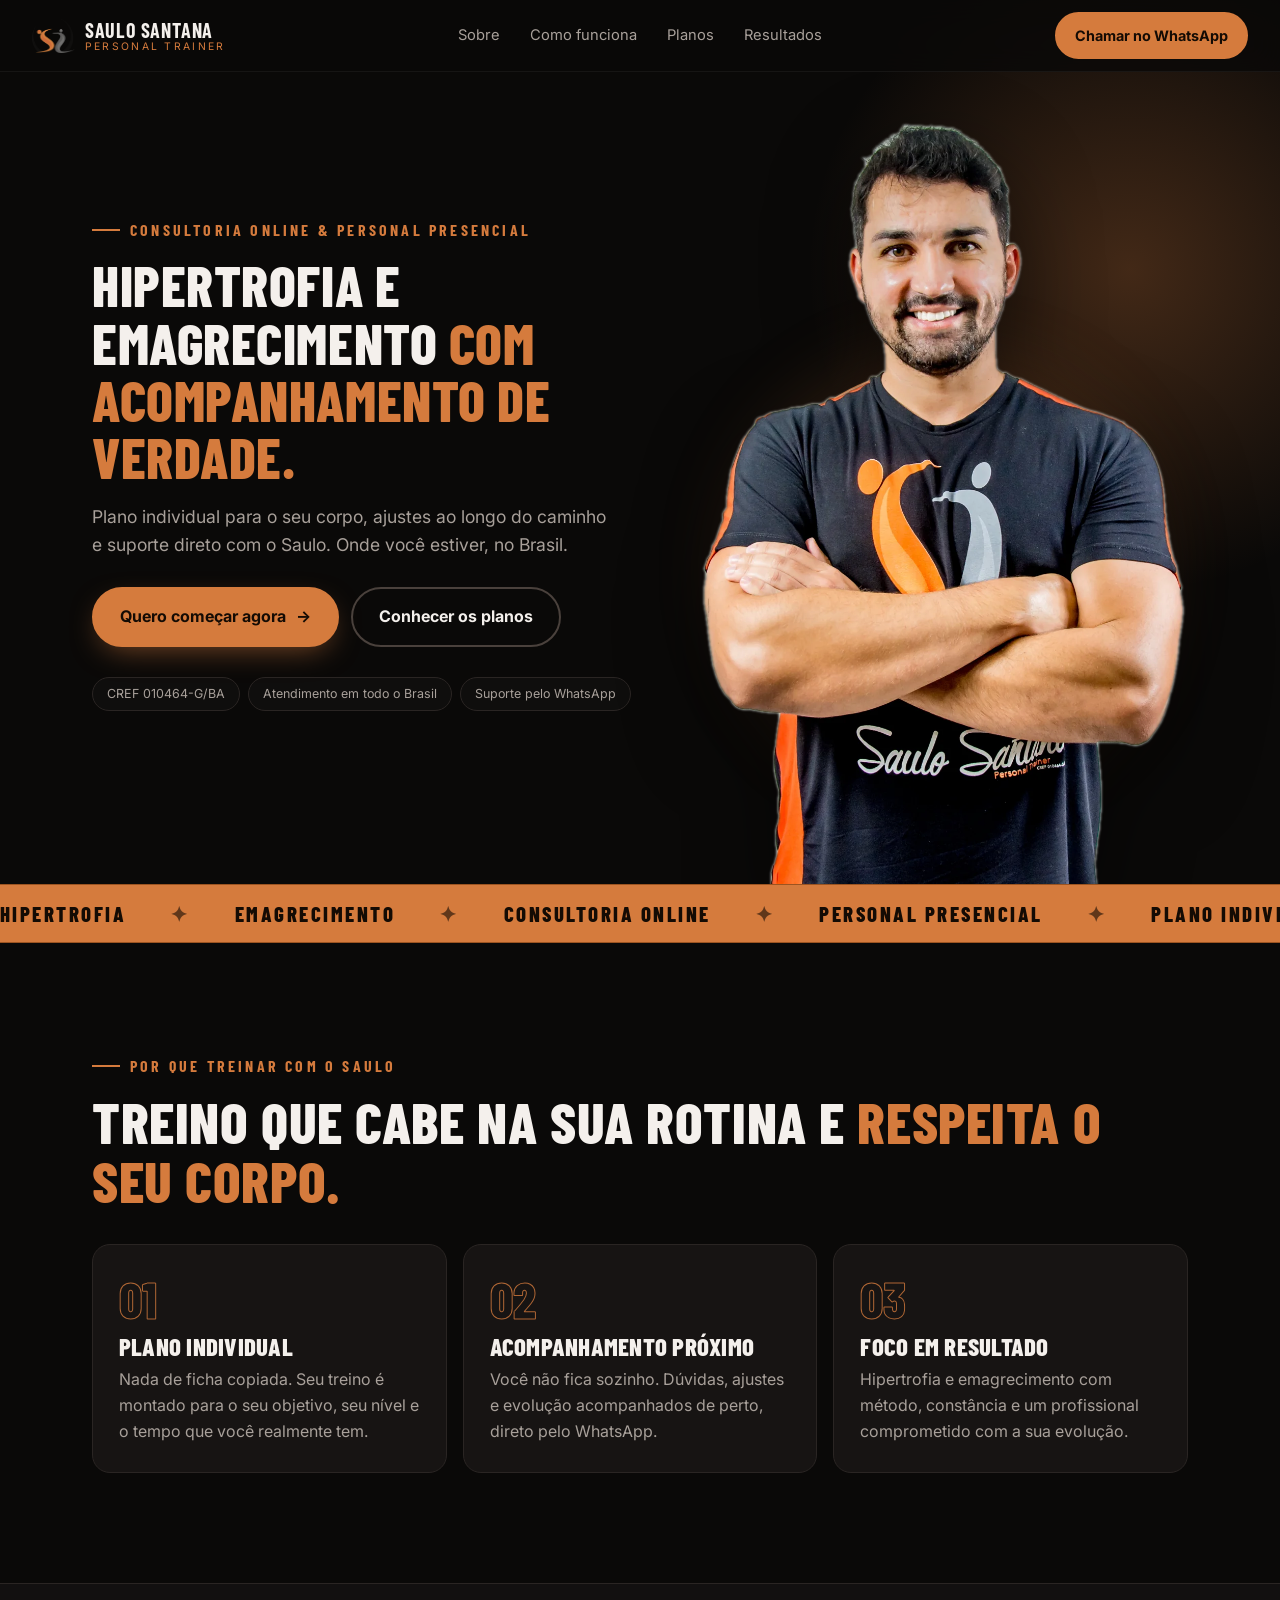
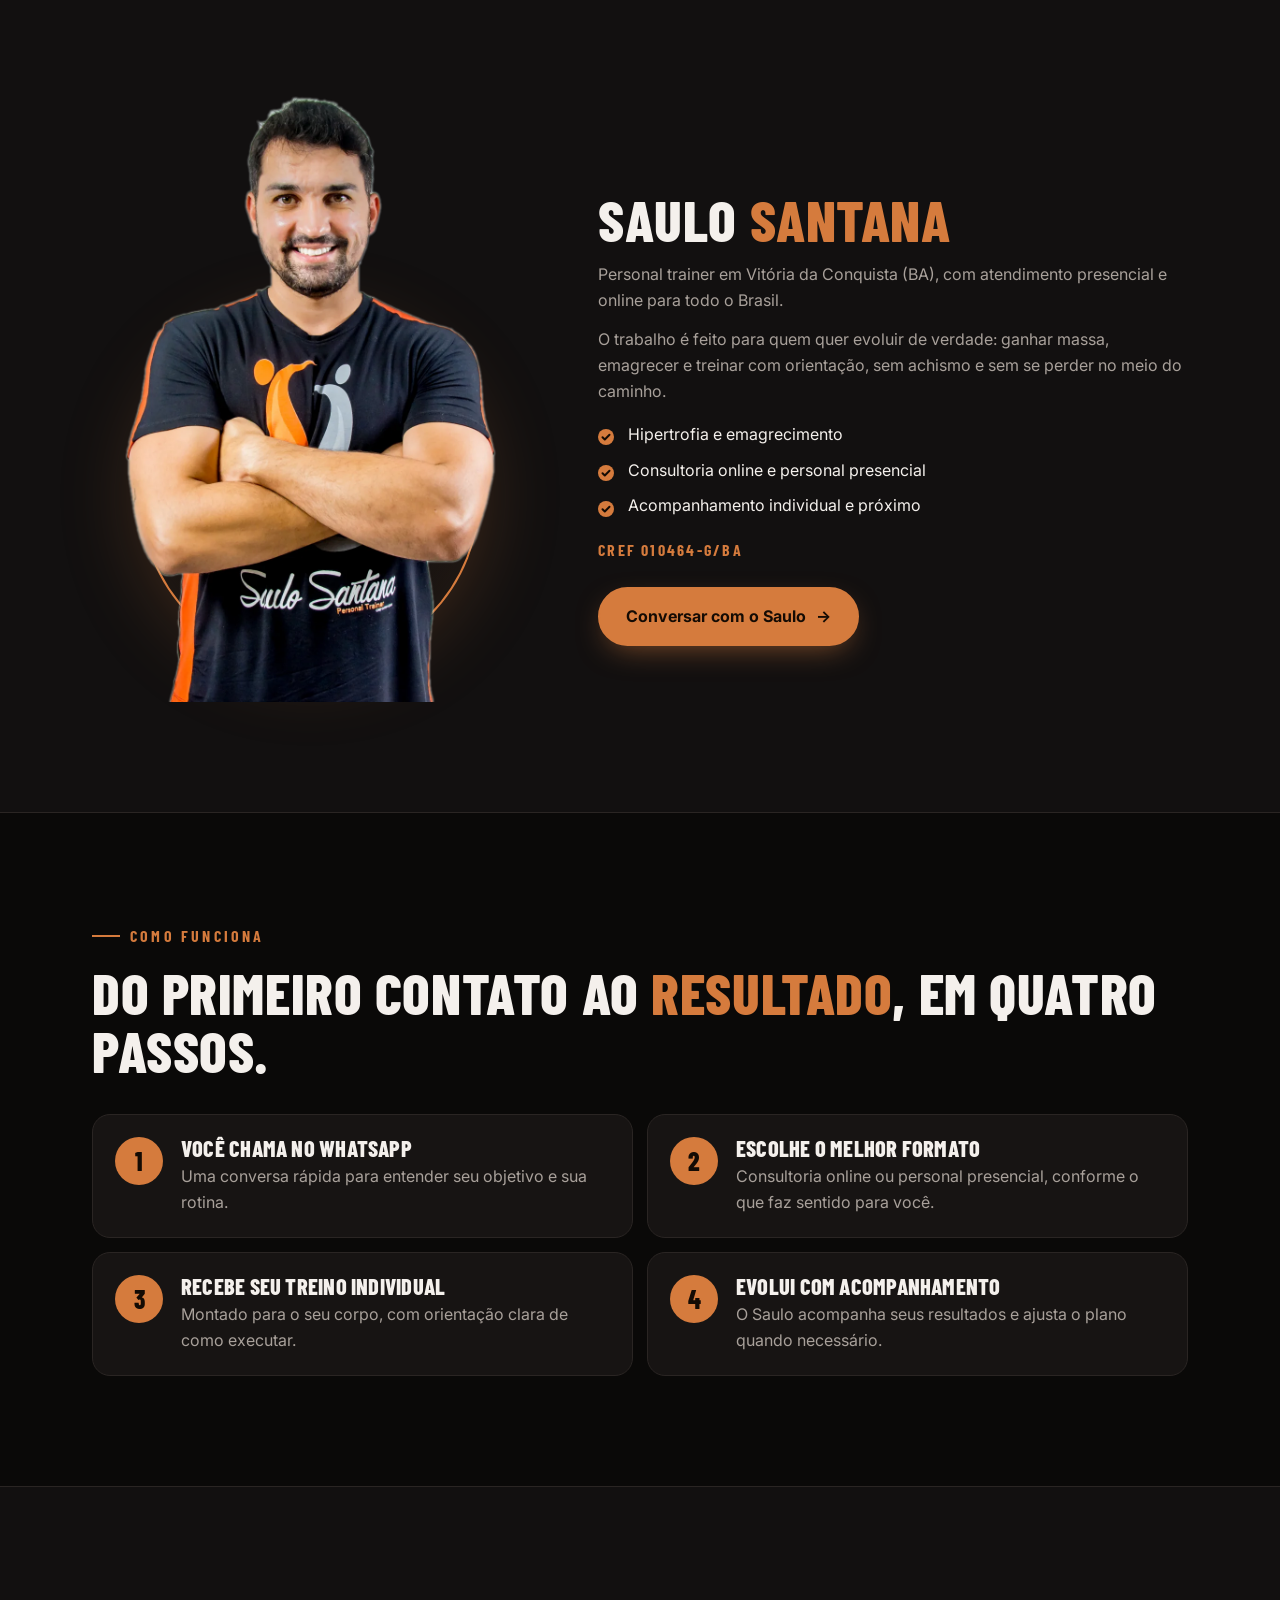
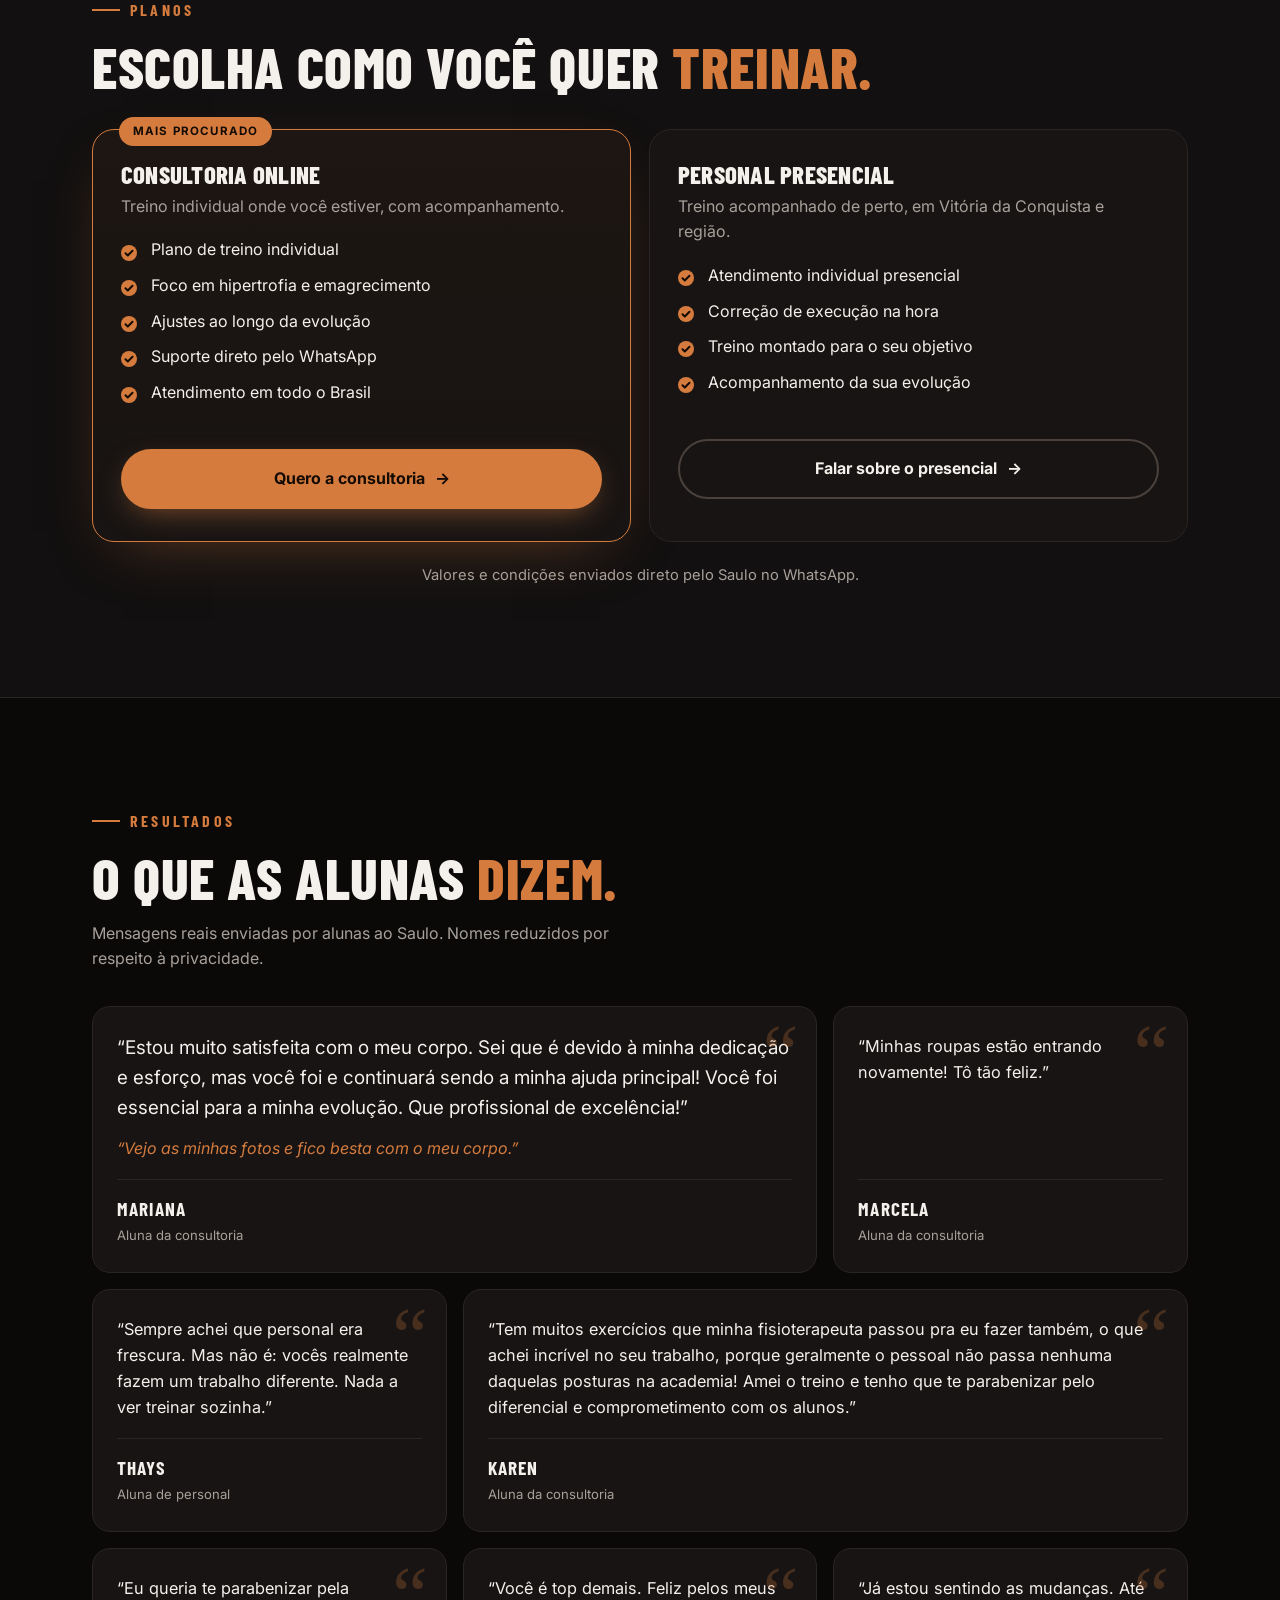
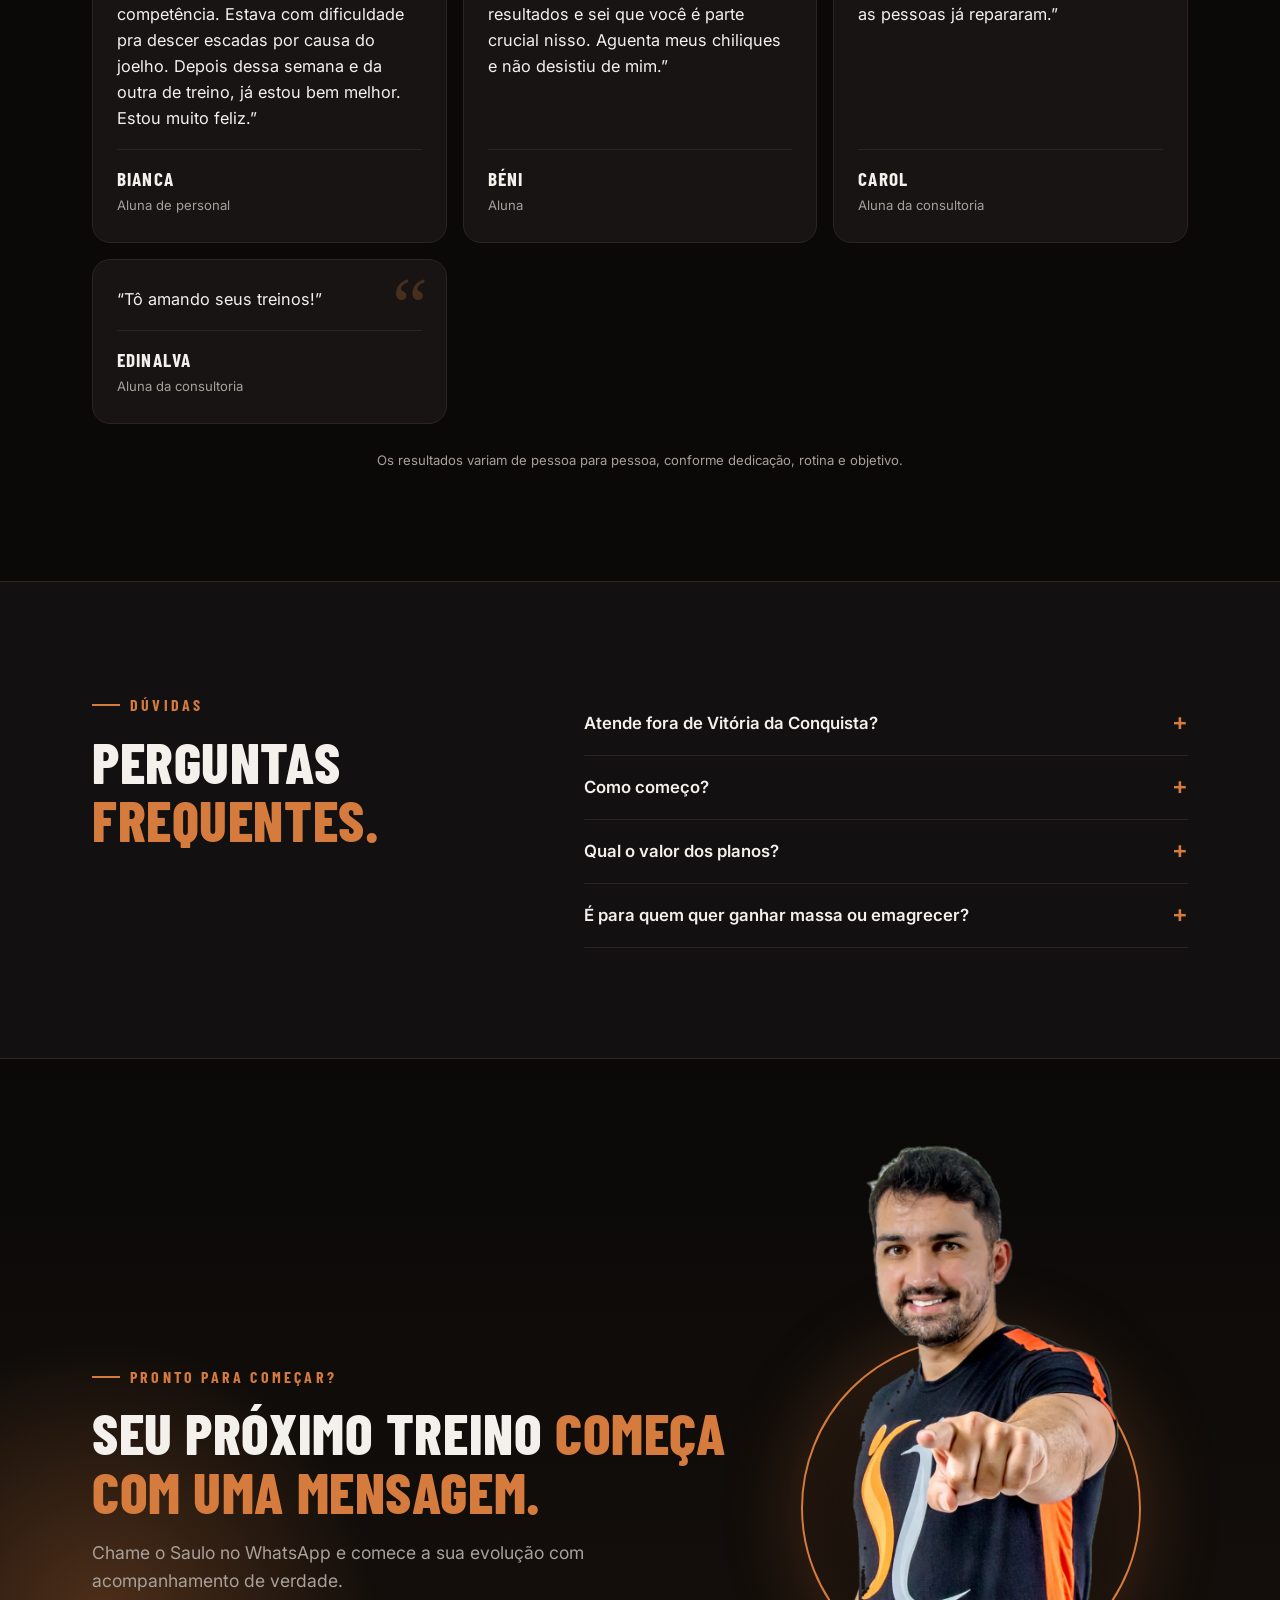
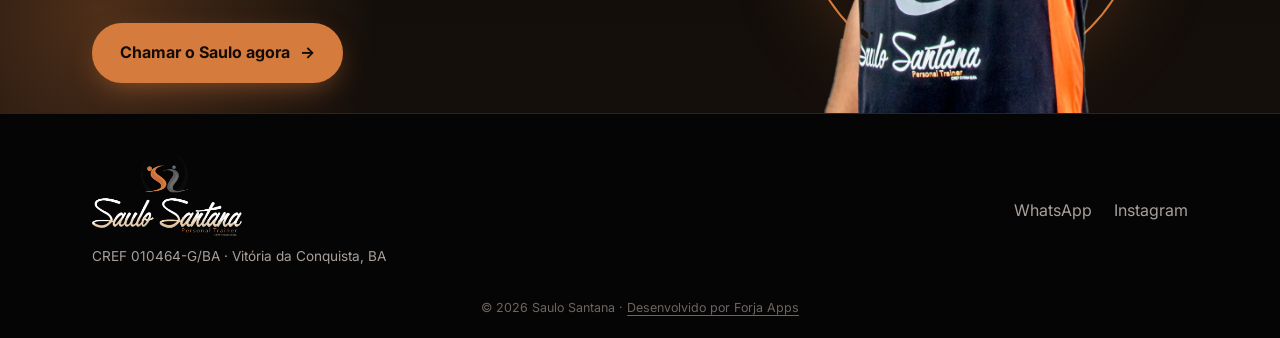
==== index.html @ 512038c8 "Landing page Saulo Santana Co-Authored-By: Claude Sonnet 5.5 <noreply@anthropic.com> Claude-Session:" ====
<!doctype html>
<html lang="pt-BR">
<head>
<meta charset="utf-8">
<meta name="viewport" content="width=device-width, initial-scale=1, viewport-fit=cover">
<title>Saulo Santana | Personal Trainer em Vitória da Conquista e Online</title>
<meta name="description" content="Consultoria online e personal presencial com Saulo Santana. Hipertrofia e emagrecimento com plano individual, ajustes e acompanhamento direto no WhatsApp.">
<meta name="theme-color" content="#0a0908">
<meta property="og:type" content="website">
<meta property="og:locale" content="pt_BR">
<meta property="og:title" content="Saulo Santana | Personal Trainer">
<meta property="og:description" content="Hipertrofia e emagrecimento com acompanhamento de verdade. Consultoria online e personal presencial.">
<meta property="og:image" content="https://saulo-santana-site.vercel.app/img/og.jpg">
<meta name="twitter:card" content="summary_large_image">
<link rel="icon" type="image/png" href="img/favicon.png">
<link rel="apple-touch-icon" href="img/apple-touch-icon.png">
<link rel="preconnect" href="https://fonts.googleapis.com">
<link rel="preconnect" href="https://fonts.gstatic.com" crossorigin>
<link href="https://fonts.googleapis.com/css2?family=Barlow+Condensed:wght@600;700;800&family=Inter:wght@400;500;600;700&display=swap" rel="stylesheet">
<link rel="stylesheet" href="css/style.css">
<script>document.documentElement.classList.add('js')</script>
<script type="application/ld+json">
{"@context":"https://schema.org","@type":"ProfessionalService","name":"Saulo Santana Personal Trainer","image":"img/og.jpg","description":"Consultoria online e personal presencial com foco em hipertrofia e emagrecimento.","address":{"@type":"PostalAddress","addressLocality":"Vitória da Conquista","addressRegion":"BA","addressCountry":"BR"},"sameAs":["https://www.instagram.com/saulosantanapersonal"]}
</script>
</head>
<body>

<header class="top" id="top">
  <a class="brand" href="#top" aria-label="Saulo Santana Personal Trainer, início">
    <img src="img/simbolo.png" alt="" width="46" height="37">
    <span><b>Saulo Santana</b><small>Personal Trainer</small></span>
  </a>
  <nav class="menu" aria-label="Principal">
    <a href="#sobre">Sobre</a>
    <a href="#como-funciona">Como funciona</a>
    <a href="#planos">Planos</a>
    <a href="#resultados">Resultados</a>
  </nav>
  <a class="btn btn--small" href="https://wa.me/5573981889991?text=Ol%C3%A1%2C%20Saulo!%20Vim%20pelo%20seu%20site%20e%20quero%20saber%20mais." target="_blank" rel="noopener">Chamar no WhatsApp</a>
</header>

<main>

<!-- HERO -->
<section class="hero">
  <div class="hero__glow" aria-hidden="true"></div>
  <div class="wrap hero__grid">
    <div class="hero__copy">
      <p class="eyebrow">Consultoria online &amp; personal presencial</p>
      <h1>Hipertrofia e emagrecimento <em>com acompanhamento de verdade.</em></h1>
      <p class="lead">Plano individual para o seu corpo, ajustes ao longo do caminho e suporte direto com o Saulo. Onde você estiver, no Brasil.</p>
      <div class="hero__cta">
        <a class="btn" href="https://wa.me/5573981889991?text=Ol%C3%A1%2C%20Saulo!%20Quero%20come%C3%A7ar%20meu%20treino%20com%20voc%C3%AA." target="_blank" rel="noopener">Quero começar agora <span aria-hidden="true">→</span></a>
        <a class="btn btn--ghost" href="#planos">Conhecer os planos</a>
      </div>
      <ul class="chips" aria-label="Destaques">
        <li>CREF 010464-G/BA</li>
        <li>Atendimento em todo o Brasil</li>
        <li>Suporte pelo WhatsApp</li>
      </ul>
    </div>
    <div class="hero__photo">
      <div class="ring" aria-hidden="true"></div>
      <img src="img/saulo-hero.webp" alt="Saulo Santana, personal trainer, de braços cruzados e sorrindo" width="960" height="1500" fetchpriority="high">
    </div>
  </div>
</section>

<div class="marquee" aria-hidden="true">
  <div class="marquee__track">
    <span>Hipertrofia</span><span>Emagrecimento</span><span>Consultoria online</span><span>Personal presencial</span><span>Plano individual</span>
    <span>Hipertrofia</span><span>Emagrecimento</span><span>Consultoria online</span><span>Personal presencial</span><span>Plano individual</span>
  </div>
</div>

<!-- PARA QUEM -->
<section class="section" id="para-quem">
  <div class="wrap">
    <p class="eyebrow reveal">Por que treinar com o Saulo</p>
    <h2 class="reveal">Treino que cabe na sua rotina e <em>respeita o seu corpo.</em></h2>
    <div class="cards3">
      <article class="card reveal">
        <span class="card__n">01</span>
        <h3>Plano individual</h3>
        <p>Nada de ficha copiada. Seu treino é montado para o seu objetivo, seu nível e o tempo que você realmente tem.</p>
      </article>
      <article class="card reveal">
        <span class="card__n">02</span>
        <h3>Acompanhamento próximo</h3>
        <p>Você não fica sozinho. Dúvidas, ajustes e evolução acompanhados de perto, direto pelo WhatsApp.</p>
      </article>
      <article class="card reveal">
        <span class="card__n">03</span>
        <h3>Foco em resultado</h3>
        <p>Hipertrofia e emagrecimento com método, constância e um profissional comprometido com a sua evolução.</p>
      </article>
    </div>
  </div>
</section>

<!-- SOBRE -->
<section class="section section--alt" id="sobre">
  <div class="wrap about">
    <div class="about__photo reveal">
      <div class="ring ring--small" aria-hidden="true"></div>
      <img src="img/saulo-sobre.webp" alt="Saulo Santana de braços cruzados" width="802" height="1300" >
    </div>
    <div class="about__copy">
      <p class="eyebrow reveal">Sobre</p>
      <h2 class="reveal">Saulo <em>Santana</em></h2>
      <p class="reveal">Personal trainer em Vitória da Conquista (BA), com atendimento presencial e online para todo o Brasil.</p>
      <p class="reveal">O trabalho é feito para quem quer evoluir de verdade: ganhar massa, emagrecer e treinar com orientação, sem achismo e sem se perder no meio do caminho.</p>
      <ul class="ticks reveal">
        <li>Hipertrofia e emagrecimento</li>
        <li>Consultoria online e personal presencial</li>
        <li>Acompanhamento individual e próximo</li>
      </ul>
      <p class="cref reveal">CREF 010464-G/BA</p>
      <a class="btn reveal" href="https://wa.me/5573981889991?text=Ol%C3%A1%2C%20Saulo!%20Vi%20seu%20site%20e%20quero%20conversar." target="_blank" rel="noopener">Conversar com o Saulo <span aria-hidden="true">→</span></a>
    </div>
  </div>
</section>

<!-- COMO FUNCIONA -->
<section class="section" id="como-funciona">
  <div class="wrap">
    <p class="eyebrow reveal">Como funciona</p>
    <h2 class="reveal">Do primeiro contato ao <em>resultado</em>, em quatro passos.</h2>
    <ol class="steps">
      <li class="reveal"><b>1</b><div><h3>Você chama no WhatsApp</h3><p>Uma conversa rápida para entender seu objetivo e sua rotina.</p></div></li>
      <li class="reveal"><b>2</b><div><h3>Escolhe o melhor formato</h3><p>Consultoria online ou personal presencial, conforme o que faz sentido para você.</p></div></li>
      <li class="reveal"><b>3</b><div><h3>Recebe seu treino individual</h3><p>Montado para o seu corpo, com orientação clara de como executar.</p></div></li>
      <li class="reveal"><b>4</b><div><h3>Evolui com acompanhamento</h3><p>O Saulo acompanha seus resultados e ajusta o plano quando necessário.</p></div></li>
    </ol>
  </div>
</section>

<!-- PLANOS -->
<section class="section section--alt" id="planos">
  <div class="wrap">
    <p class="eyebrow reveal">Planos</p>
    <h2 class="reveal">Escolha como você quer <em>treinar.</em></h2>
    <div class="plans">
      <article class="plan plan--main reveal">
        <span class="plan__tag">Mais procurado</span>
        <h3>Consultoria online</h3>
        <p class="plan__sub">Treino individual onde você estiver, com acompanhamento.</p>
        <ul class="ticks">
          <li>Plano de treino individual</li>
          <li>Foco em hipertrofia e emagrecimento</li>
          <li>Ajustes ao longo da evolução</li>
          <li>Suporte direto pelo WhatsApp</li>
          <li>Atendimento em todo o Brasil</li>
        </ul>
        <!-- PREÇO: preencher quando o Saulo confirmar os valores -->
        <a class="btn btn--block" href="https://wa.me/5573981889991?text=Ol%C3%A1%2C%20Saulo!%20Quero%20saber%20os%20valores%20da%20consultoria%20online." target="_blank" rel="noopener">Quero a consultoria <span aria-hidden="true">→</span></a>
      </article>
      <article class="plan reveal">
        <h3>Personal presencial</h3>
        <p class="plan__sub">Treino acompanhado de perto, em Vitória da Conquista e região.</p>
        <ul class="ticks">
          <li>Atendimento individual presencial</li>
          <li>Correção de execução na hora</li>
          <li>Treino montado para o seu objetivo</li>
          <li>Acompanhamento da sua evolução</li>
        </ul>
        <a class="btn btn--ghost btn--block" href="https://wa.me/5573981889991?text=Ol%C3%A1%2C%20Saulo!%20Quero%20saber%20sobre%20o%20personal%20presencial." target="_blank" rel="noopener">Falar sobre o presencial <span aria-hidden="true">→</span></a>
      </article>
    </div>
    <p class="plans__note reveal">Valores e condições enviados direto pelo Saulo no WhatsApp.</p>
  </div>
</section>

<!-- RESULTADOS -->
<section class="section" id="resultados">
  <div class="wrap">
    <p class="eyebrow reveal">Resultados</p>
    <h2 class="reveal">O que as alunas <em>dizem.</em></h2>
    <p class="sub reveal">Mensagens reais enviadas por alunas ao Saulo. Nomes reduzidos por respeito à privacidade.</p>
    <div class="quotes" role="list">
      <figure class="quote quote--big reveal" role="listitem">
        <blockquote>“Estou muito satisfeita com o meu corpo. Sei que é devido à minha dedicação e esforço, mas você foi e continuará sendo a minha ajuda principal! Você foi essencial para a minha evolução. Que profissional de excelência!”</blockquote>
        <p class="quote__more">“Vejo as minhas fotos e fico besta com o meu corpo.”</p>
        <figcaption><b>Mariana</b><span>Aluna da consultoria</span></figcaption>
      </figure>
      <figure class="quote reveal" role="listitem">
        <blockquote>“Minhas roupas estão entrando novamente! Tô tão feliz.”</blockquote>
        <figcaption><b>Marcela</b><span>Aluna da consultoria</span></figcaption>
      </figure>
      <figure class="quote reveal" role="listitem">
        <blockquote>“Sempre achei que personal era frescura. Mas não é: vocês realmente fazem um trabalho diferente. Nada a ver treinar sozinha.”</blockquote>
        <figcaption><b>Thays</b><span>Aluna de personal</span></figcaption>
      </figure>
      <figure class="quote quote--wide reveal" role="listitem">
        <blockquote>“Tem muitos exercícios que minha fisioterapeuta passou pra eu fazer também, o que achei incrível no seu trabalho, porque geralmente o pessoal não passa nenhuma daquelas posturas na academia! Amei o treino e tenho que te parabenizar pelo diferencial e comprometimento com os alunos.”</blockquote>
        <figcaption><b>Karen</b><span>Aluna da consultoria</span></figcaption>
      </figure>
      <figure class="quote reveal" role="listitem">
        <blockquote>“Eu queria te parabenizar pela competência. Estava com dificuldade pra descer escadas por causa do joelho. Depois dessa semana e da outra de treino, já estou bem melhor. Estou muito feliz.”</blockquote>
        <figcaption><b>Bianca</b><span>Aluna de personal</span></figcaption>
      </figure>
      <figure class="quote reveal" role="listitem">
        <blockquote>“Você é top demais. Feliz pelos meus resultados e sei que você é parte crucial nisso. Aguenta meus chiliques e não desistiu de mim.”</blockquote>
        <figcaption><b>Béni</b><span>Aluna</span></figcaption>
      </figure>
      <figure class="quote reveal" role="listitem">
        <blockquote>“Já estou sentindo as mudanças. Até as pessoas já repararam.”</blockquote>
        <figcaption><b>Carol</b><span>Aluna da consultoria</span></figcaption>
      </figure>
      <figure class="quote reveal" role="listitem">
        <blockquote>“Tô amando seus treinos!”</blockquote>
        <figcaption><b>Edinalva</b><span>Aluna da consultoria</span></figcaption>
      </figure>
    </div>
    <p class="disclaimer reveal">Os resultados variam de pessoa para pessoa, conforme dedicação, rotina e objetivo.</p>
  </div>
</section>

<!-- FAQ -->
<section class="section section--alt" id="duvidas">
  <div class="wrap faq">
    <div>
      <p class="eyebrow reveal">Dúvidas</p>
      <h2 class="reveal">Perguntas <em>frequentes.</em></h2>
    </div>
    <div class="faq__list">
      <details class="reveal"><summary>Atende fora de Vitória da Conquista?</summary><p>Sim. A consultoria é online e atende todo o Brasil. O personal presencial é em Vitória da Conquista e região.</p></details>
      <details class="reveal"><summary>Como começo?</summary><p>É só chamar o Saulo no WhatsApp. Ele entende o seu objetivo e sua rotina e indica o melhor formato para você.</p></details>
      <details class="reveal"><summary>Qual o valor dos planos?</summary><p>Os valores e condições são enviados direto pelo Saulo no WhatsApp, de acordo com o formato escolhido.</p></details>
      <details class="reveal"><summary>É para quem quer ganhar massa ou emagrecer?</summary><p>Para os dois. O trabalho é focado em hipertrofia e emagrecimento, com plano individual para cada objetivo.</p></details>
    </div>
  </div>
</section>

<!-- CTA FINAL -->
<section class="cta">
  <div class="cta__glow" aria-hidden="true"></div>
  <div class="wrap cta__grid">
    <div class="cta__copy">
      <p class="eyebrow">Pronto para começar?</p>
      <h2>Seu próximo treino <em>começa com uma mensagem.</em></h2>
      <p class="lead">Chame o Saulo no WhatsApp e comece a sua evolução com acompanhamento de verdade.</p>
      <a class="btn" href="https://wa.me/5573981889991?text=Ol%C3%A1%2C%20Saulo!%20Estou%20pronto%20para%20come%C3%A7ar." target="_blank" rel="noopener">Chamar o Saulo agora <span aria-hidden="true">→</span></a>
    </div>
    <div class="cta__photo">
      <div class="ring ring--small" aria-hidden="true"></div>
      <img src="img/saulo-aponta.webp" alt="Saulo Santana apontando para você" width="684" height="1300" >
    </div>
  </div>
</section>

</main>

<footer class="footer">
  <div class="wrap footer__grid">
    <div>
      <img class="footer__logo" src="img/logo.png" alt="Saulo Santana Personal Trainer" width="220" height="121">
      <p class="footer__small">CREF 010464-G/BA · Vitória da Conquista, BA</p>
    </div>
    <div class="footer__links">
      <a href="https://wa.me/5573981889991" target="_blank" rel="noopener">WhatsApp</a>
      <a href="https://www.instagram.com/saulosantanapersonal" target="_blank" rel="noopener">Instagram</a>
    </div>
  </div>
  <p class="footer__credit"><span>© 2026 Saulo Santana</span> · <a href="https://www.forjaapps.com.br" target="_blank" rel="noopener">Desenvolvido por Forja Apps</a></p>
</footer>

<a class="fab" id="fab" href="https://wa.me/5573981889991?text=Ol%C3%A1%2C%20Saulo!%20Vim%20pelo%20seu%20site." target="_blank" rel="noopener" aria-label="Chamar no WhatsApp">
  <svg viewBox="0 0 32 32" width="22" height="22" aria-hidden="true"><path fill="currentColor" d="M16 3C9.4 3 4 8.3 4 14.9c0 2.3.7 4.5 1.9 6.3L4 29l8-2.1c1.7.9 3.6 1.4 5.6 1.4 6.6 0 12-5.3 12-11.9S22.6 3 16 3zm0 21.6c-1.8 0-3.5-.5-5-1.4l-.4-.2-4.1 1.1 1.1-4-.3-.4a9.1 9.1 0 0 1-1.4-4.8C5.9 9.8 10.4 5.4 16 5.4s10.1 4.4 10.1 9.5-4.5 9.7-10.1 9.7zm5.5-7.3c-.3-.2-1.8-.9-2.1-1s-.5-.2-.7.2-.8 1-.9 1.2-.3.2-.6.1c-.3-.2-1.3-.5-2.4-1.5-.9-.8-1.5-1.8-1.7-2.1s0-.5.1-.6l.5-.5c.1-.2.2-.3.3-.5s0-.4 0-.5-.7-1.7-1-2.3c-.3-.6-.5-.5-.7-.5h-.6c-.2 0-.5.1-.8.4s-1 1-1 2.4 1 2.8 1.2 3 2 3.1 4.9 4.3c.7.3 1.2.5 1.6.6.7.2 1.3.2 1.8.1.5-.1 1.7-.7 1.9-1.4.2-.7.2-1.2.2-1.4s-.3-.2-.6-.4z"/></svg>
  <span>WhatsApp</span>
</a>

<script src="js/main.js" defer></script>
</body>
</html>
---- css/style.css ----
:root{
  --bg:#0a0908;--bg2:#121010;--card:#171413;--line:#2a2523;
  --tx:#f4f0ec;--mut:#a8a09a;
  --or:#d57b3d;--or2:#f0944f;--ordark:#9c5421;
  --r:18px;--wrap:1160px;
  --f-head:'Barlow Condensed','Arial Narrow',sans-serif;
  --f-body:'Inter',system-ui,-apple-system,sans-serif;
}
*{box-sizing:border-box;margin:0;padding:0}
html{scroll-behavior:smooth;scroll-padding-top:76px}
body{background:var(--bg);color:var(--tx);font-family:var(--f-body);font-size:16px;line-height:1.6;-webkit-font-smoothing:antialiased;overflow-x:hidden}
img{max-width:100%;height:auto;display:block}
a{color:inherit;text-decoration:none}
ul,ol{list-style:none}
.wrap{width:100%;max-width:var(--wrap);margin:0 auto;padding:0 20px}

h1,h2,h3{font-family:var(--f-head);font-weight:800;line-height:1.02;letter-spacing:.01em;text-transform:uppercase}
h1{font-size:clamp(2rem,7.2vw,3.5rem);overflow-wrap:break-word}
h2{font-size:clamp(2.1rem,6.5vw,3.6rem);margin-bottom:14px}
h3{font-size:1.55rem}
em{font-style:normal;color:var(--or)}
.eyebrow{font-family:var(--f-head);font-weight:700;font-size:1rem;letter-spacing:.2em;text-transform:uppercase;color:var(--or);margin-bottom:14px;display:flex;align-items:center;gap:10px}
.eyebrow::before{content:"";width:28px;height:2px;background:var(--or)}
.lead{color:var(--mut);font-size:1.1rem;max-width:520px;margin:18px 0 28px}
.sub{color:var(--mut);max-width:560px;margin-bottom:34px}

/* buttons */
.btn{display:inline-flex;align-items:center;justify-content:center;gap:10px;background:var(--or);color:#140b04;font-weight:700;font-size:1rem;padding:15px 26px;border-radius:999px;border:2px solid var(--or);transition:transform .2s,background .2s,box-shadow .2s;box-shadow:0 10px 30px -10px rgba(213,123,61,.6);cursor:pointer}
.btn:hover{background:var(--or2);border-color:var(--or2);transform:translateY(-2px)}
.btn--ghost{background:transparent;color:var(--tx);border-color:#4a413c;box-shadow:none}
.btn--ghost:hover{background:#1c1816;border-color:var(--or);color:var(--tx)}
.btn--small{padding:10px 18px;font-size:.9rem;box-shadow:none}
.btn--block{width:100%;margin-top:26px}

/* header */
.top{position:fixed;inset:0 0 auto 0;z-index:50;display:flex;align-items:center;justify-content:space-between;gap:16px;padding:10px 20px;background:rgba(10,9,8,.82);backdrop-filter:blur(14px);-webkit-backdrop-filter:blur(14px);border-bottom:1px solid rgba(255,255,255,.05)}
.brand{display:flex;align-items:center;gap:10px}
.brand img{width:auto;height:34px}
.brand span{display:none;flex-direction:column;line-height:1.1}
.brand b{font-family:var(--f-head);font-size:1.25rem;letter-spacing:.04em;text-transform:uppercase}
.brand small{font-size:.65rem;letter-spacing:.22em;color:var(--or);text-transform:uppercase}
.menu{display:none;gap:30px;font-size:.92rem;color:var(--mut)}
.menu a:hover{color:var(--tx)}
.top .btn--small{white-space:nowrap}

/* hero */
.hero{position:relative;padding:96px 0 0;overflow:hidden}
.hero__glow{position:absolute;width:700px;height:700px;right:-200px;top:-80px;background:radial-gradient(circle,rgba(213,123,61,.28),transparent 65%);pointer-events:none}
.hero__grid{display:grid;grid-template-columns:minmax(0,1fr);gap:10px;position:relative}
.hero__copy,.hero__photo{min-width:0}
.hero__copy{padding-top:24px}
.hero__cta{display:flex;flex-wrap:wrap;gap:12px}
.chips{display:flex;flex-wrap:wrap;gap:8px;margin-top:30px}
.chips li{font-size:.78rem;color:var(--mut);border:1px solid var(--line);border-radius:999px;padding:6px 14px;background:rgba(255,255,255,.02)}
.hero__photo{position:relative;display:flex;justify-content:center;align-items:flex-end;margin-top:10px}
.hero__photo img{position:relative;z-index:2;width:min(420px,88%);filter:drop-shadow(0 30px 40px rgba(0,0,0,.5))}
.ring{position:absolute;z-index:1;width:min(420px,84%);aspect-ratio:1;border-radius:50%;border:2px solid var(--or);bottom:14%;left:50%;transform:translateX(-50%);box-shadow:0 0 80px rgba(213,123,61,.25),inset 0 0 60px rgba(213,123,61,.12);background:radial-gradient(circle at 50% 40%,rgba(213,123,61,.18),transparent 70%)}
.ring--small{bottom:6%;width:min(340px,86%)}

/* marquee */
.marquee{overflow:hidden;background:var(--or);color:#140b04;border-block:1px solid var(--ordark)}
.marquee__track{display:flex;gap:44px;width:max-content;padding:12px 0;animation:mq 28s linear infinite;font-family:var(--f-head);font-weight:800;font-size:1.3rem;letter-spacing:.12em;text-transform:uppercase}
.marquee__track span::after{content:"✦";margin-left:44px;opacity:.6}
@keyframes mq{to{transform:translateX(-50%)}}

/* sections */
.section{padding:84px 0}
.section--alt{background:var(--bg2);border-block:1px solid var(--line)}
.cards3{display:grid;gap:16px;margin-top:34px}
.card{background:var(--card);border:1px solid var(--line);border-radius:var(--r);padding:28px 26px;position:relative;overflow:hidden;transition:border-color .25s,transform .25s}
.card:hover{border-color:var(--or);transform:translateY(-4px)}
.card__n{font-family:var(--f-head);font-weight:800;font-size:3.2rem;color:transparent;-webkit-text-stroke:1px var(--or);line-height:1;display:block;margin-bottom:10px;opacity:.8}
.card h3{margin-bottom:8px}
.card p{color:var(--mut)}

/* about */
.about{display:grid;gap:34px;align-items:center}
.about__photo{position:relative;display:flex;justify-content:center}
.about__photo img{position:relative;z-index:2;width:min(380px,86%)}
.about__copy p{color:var(--mut);margin-bottom:14px}
.ticks{margin:18px 0}
.ticks li{position:relative;padding-left:30px;margin-bottom:10px;color:var(--tx)}
.ticks li::before{content:"";position:absolute;left:0;top:.45em;width:16px;height:16px;border-radius:50%;background:var(--or) url("data:image/svg+xml,%3Csvg xmlns='http://www.w3.org/2000/svg' viewBox='0 0 16 16'%3E%3Cpath d='M4.5 8.2l2.3 2.3 4.7-4.8' fill='none' stroke='%23140b04' stroke-width='2' stroke-linecap='round' stroke-linejoin='round'/%3E%3C/svg%3E") center/contain no-repeat}
.cref{font-family:var(--f-head);font-weight:700;letter-spacing:.14em;color:var(--or)!important;margin:6px 0 24px!important}

/* steps */
.steps{display:grid;gap:14px;margin-top:34px;counter-reset:s}
.steps li{display:flex;gap:18px;align-items:flex-start;background:var(--card);border:1px solid var(--line);border-radius:var(--r);padding:22px}
.steps b{flex:none;width:48px;height:48px;border-radius:50%;background:var(--or);color:#140b04;display:grid;place-items:center;font-family:var(--f-head);font-size:1.6rem;font-weight:800}
.steps h3{font-size:1.4rem;margin-bottom:4px}
.steps p{color:var(--mut)}

/* plans */
.plans{display:grid;gap:18px;margin-top:34px}
.plan{position:relative;background:var(--card);border:1px solid var(--line);border-radius:22px;padding:32px 28px}
.plan--main{border-color:var(--or);background:linear-gradient(180deg,#1d1612,var(--card));box-shadow:0 20px 60px -30px rgba(213,123,61,.5)}
.plan__tag{position:absolute;top:-13px;left:26px;background:var(--or);color:#140b04;font-size:.72rem;font-weight:700;letter-spacing:.1em;text-transform:uppercase;padding:5px 14px;border-radius:999px}
.plan__sub{color:var(--mut);margin-top:6px}
.plans__note{margin-top:22px;text-align:center;color:var(--mut);font-size:.92rem}

/* quotes */
.quotes{display:grid;gap:16px}
.quote{background:var(--card);border:1px solid var(--line);border-radius:var(--r);padding:26px 24px;display:flex;flex-direction:column;justify-content:space-between;gap:18px;position:relative}
.quote::before{content:"“";position:absolute;top:6px;right:18px;font-family:Georgia,serif;font-size:5rem;line-height:1;color:var(--or);opacity:.25}
.quote blockquote{font-size:1.02rem;color:var(--tx)}
.quote--big blockquote{font-size:1.18rem}
.quote__more{color:var(--or);font-style:italic;margin-top:-6px}
.quote figcaption{display:flex;flex-direction:column;border-top:1px solid var(--line);padding-top:14px}
.quote figcaption b{font-family:var(--f-head);font-size:1.2rem;letter-spacing:.06em;text-transform:uppercase}
.quote figcaption span{font-size:.82rem;color:var(--mut)}
.disclaimer{margin-top:26px;font-size:.82rem;color:var(--mut);text-align:center}

/* faq */
.faq{display:grid;gap:26px}
.faq__list details{border-bottom:1px solid var(--line);padding:18px 0}
.faq__list summary{cursor:pointer;font-weight:600;font-size:1.05rem;list-style:none;display:flex;justify-content:space-between;gap:16px}
.faq__list summary::-webkit-details-marker{display:none}
.faq__list summary::after{content:"+";color:var(--or);font-size:1.5rem;line-height:1;transition:transform .2s}
.faq__list details[open] summary::after{transform:rotate(45deg)}
.faq__list p{color:var(--mut);margin-top:10px}

/* cta */
.cta{position:relative;padding:84px 0 0;overflow:hidden;background:linear-gradient(180deg,var(--bg),#150f0b)}
.cta__glow{position:absolute;width:600px;height:600px;left:-200px;bottom:-200px;background:radial-gradient(circle,rgba(213,123,61,.3),transparent 65%)}
.cta__grid{position:relative;display:grid;gap:10px;align-items:end}
.cta__copy{padding-bottom:30px}
.cta__photo{position:relative;display:flex;justify-content:center}
.cta__photo img{position:relative;z-index:2;width:min(300px,70%)}

/* footer */
.footer{background:#060505;border-top:1px solid var(--line);padding:40px 0 20px}
.footer__grid{display:flex;flex-wrap:wrap;gap:24px;justify-content:space-between;align-items:center}
.footer__logo{width:150px;height:auto;margin-bottom:10px}
.footer__small{color:var(--mut);font-size:.85rem}
.footer__links{display:flex;gap:22px;color:var(--mut)}
.footer__links a:hover{color:var(--or)}
.footer__credit{text-align:center;margin-top:30px;font-size:.78rem;color:#6d6560}
.footer__credit a{text-decoration:underline;text-underline-offset:3px}
.footer__credit a:hover{color:var(--or)}

/* fab */
.fab{position:fixed;right:16px;bottom:calc(16px + env(safe-area-inset-bottom));z-index:60;display:flex;align-items:center;gap:8px;background:#25d366;color:#04230f;font-weight:700;font-size:.92rem;padding:13px 18px;border-radius:999px;box-shadow:0 10px 30px -6px rgba(0,0,0,.6);opacity:0;transform:translateY(20px);pointer-events:none;transition:.3s}
.fab.on{opacity:1;transform:none;pointer-events:auto}

/* reveal */
.js .reveal{opacity:0;transform:translateY(24px);transition:opacity .7s ease,transform .7s ease}
.js .reveal.in{opacity:1;transform:none}

@media(min-width:520px){.brand span{display:flex}}
@media(min-width:760px){
  .wrap{padding:0 32px}
  .menu{display:flex}
  .top{padding:12px 32px}
  .cards3{grid-template-columns:repeat(3,1fr)}
  .steps{grid-template-columns:repeat(2,1fr)}
  .plans{grid-template-columns:repeat(2,1fr)}
  .quotes{grid-template-columns:repeat(2,1fr)}
  .quote--big,.quote--wide{grid-column:span 2}
  .faq{grid-template-columns:1fr 1.4fr;gap:60px}
  .cta__grid{grid-template-columns:1.2fr .8fr}
}
@media(min-width:980px){
  .hero{padding-top:110px}
  .hero__grid{grid-template-columns:minmax(0,1.1fr) minmax(0,.9fr);align-items:end;min-height:720px}
  .hero__copy{padding-bottom:90px;align-self:center}
  .hero__photo img{width:min(500px,100%)}
  .about{grid-template-columns:.85fr 1.15fr;gap:70px}
  .quotes{grid-template-columns:repeat(3,1fr)}
  .quote--big{grid-column:span 2}
  .quote--wide{grid-column:span 2}
  .section{padding:110px 0}
}
@media(prefers-reduced-motion:reduce){
  .marquee__track{animation:none}
  .js .reveal{opacity:1;transform:none;transition:none}
  html{scroll-behavior:auto}
}
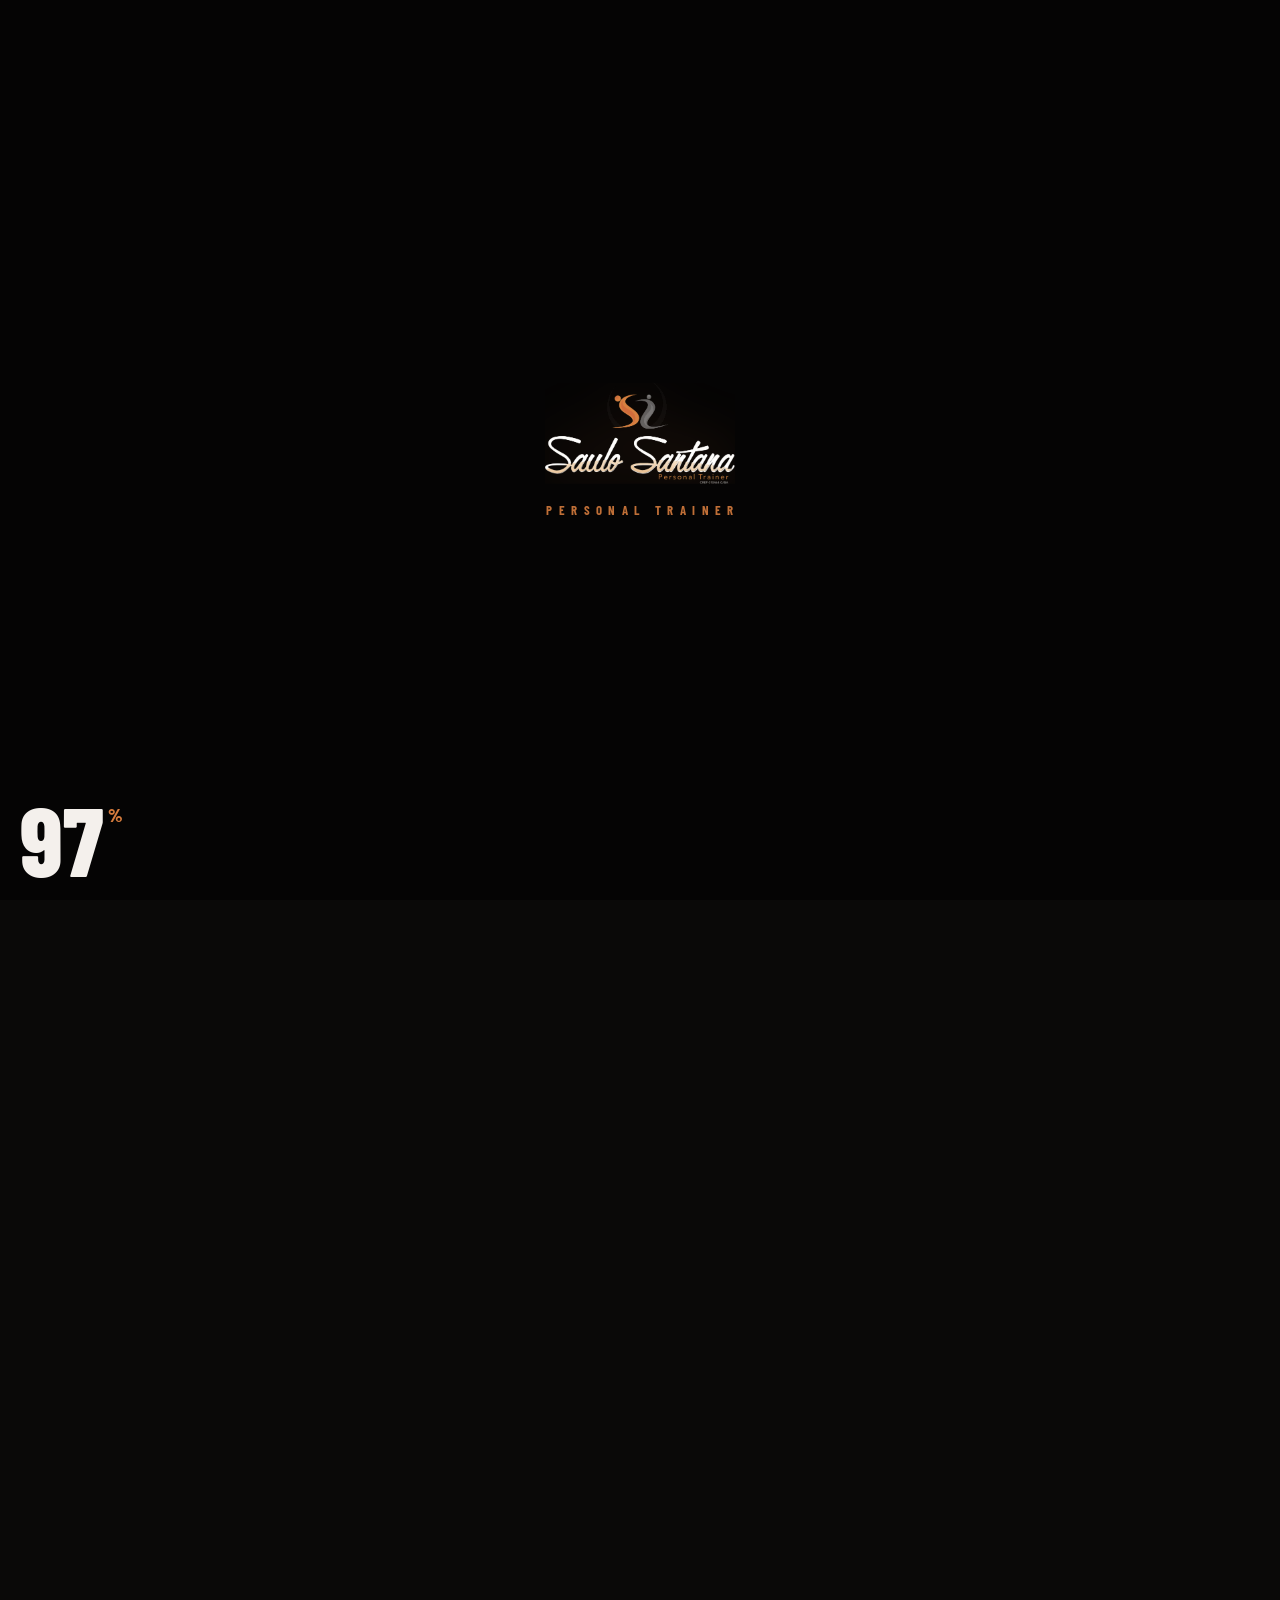
==== commit 5ed39bd9: "Hero com abertura animada, efeitos de scroll, planos e bio reais Co-Authored-By: Claude Sonnet 5.5 <" ====
--- a/index.html
+++ b/index.html
@@ -4,7 +4,7 @@
 <meta charset="utf-8">
 <meta name="viewport" content="width=device-width, initial-scale=1, viewport-fit=cover">
 <title>Saulo Santana | Personal Trainer em Vitória da Conquista e Online</title>
-<meta name="description" content="Consultoria online e personal presencial com Saulo Santana. Hipertrofia e emagrecimento com plano individual, ajustes e acompanhamento direto no WhatsApp.">
+<meta name="description" content="Consultoria online e personal presencial com Saulo Santana. Hipertrofia e emagrecimento com plano individual e acompanhamento direto no WhatsApp.">
 <meta name="theme-color" content="#0a0908">
 <meta property="og:type" content="website">
 <meta property="og:locale" content="pt_BR">
@@ -18,15 +18,26 @@
 <link rel="preconnect" href="https://fonts.gstatic.com" crossorigin>
 <link href="https://fonts.googleapis.com/css2?family=Barlow+Condensed:wght@600;700;800&family=Inter:wght@400;500;600;700&display=swap" rel="stylesheet">
 <link rel="stylesheet" href="css/style.css">
-<script>document.documentElement.classList.add('js')</script>
+<script>document.documentElement.classList.add('js','lock')</script>
 <script type="application/ld+json">
-{"@context":"https://schema.org","@type":"ProfessionalService","name":"Saulo Santana Personal Trainer","image":"img/og.jpg","description":"Consultoria online e personal presencial com foco em hipertrofia e emagrecimento.","address":{"@type":"PostalAddress","addressLocality":"Vitória da Conquista","addressRegion":"BA","addressCountry":"BR"},"sameAs":["https://www.instagram.com/saulosantanapersonal"]}
+{"@context":"https://schema.org","@type":"ProfessionalService","name":"Saulo Santana Personal Trainer","image":"https://saulo-santana-site.vercel.app/img/og.jpg","description":"Consultoria online e personal presencial com foco em hipertrofia e emagrecimento.","address":{"@type":"PostalAddress","addressLocality":"Vitória da Conquista","addressRegion":"BA","addressCountry":"BR"},"sameAs":["https://www.instagram.com/saulosantanapersonal"]}
 </script>
 </head>
 <body>
 
+<!-- ABERTURA -->
+<div class="intro" id="intro" aria-hidden="true">
+  <div class="intro__panel intro__panel--t"></div>
+  <div class="intro__panel intro__panel--b"></div>
+  <div class="intro__center">
+    <div class="intro__logo"><img src="img/logo.png" alt="" width="311" height="567"><i></i></div>
+    <p class="intro__tag">Personal Trainer</p>
+  </div>
+  <div class="intro__count"><span id="introN">0</span><small>%</small></div>
+</div>
+
 <header class="top" id="top">
-  <a class="brand" href="#top" aria-label="Saulo Santana Personal Trainer, início">
+  <a class="brand" href="#inicio" aria-label="Saulo Santana Personal Trainer, início">
     <img src="img/simbolo.png" alt="" width="46" height="37">
     <span><b>Saulo Santana</b><small>Personal Trainer</small></span>
   </a>
@@ -36,86 +47,84 @@
     <a href="#planos">Planos</a>
     <a href="#resultados">Resultados</a>
   </nav>
-  <a class="btn btn--small" href="https://wa.me/5573981889991?text=Ol%C3%A1%2C%20Saulo!%20Vim%20pelo%20seu%20site%20e%20quero%20saber%20mais." target="_blank" rel="noopener">Chamar no WhatsApp</a>
+  <a class="btn btn--small" href="https://wa.me/5573981889991?text=Ol%C3%A1%2C%20Saulo!%20Vim%20pelo%20seu%20site%20e%20quero%20saber%20mais." target="_blank" rel="noopener">WhatsApp</a>
 </header>
 
 <main>
 
 <!-- HERO -->
-<section class="hero">
-  <div class="hero__glow" aria-hidden="true"></div>
-  <div class="wrap hero__grid">
-    <div class="hero__copy">
-      <p class="eyebrow">Consultoria online &amp; personal presencial</p>
-      <h1>Hipertrofia e emagrecimento <em>com acompanhamento de verdade.</em></h1>
-      <p class="lead">Plano individual para o seu corpo, ajustes ao longo do caminho e suporte direto com o Saulo. Onde você estiver, no Brasil.</p>
-      <div class="hero__cta">
-        <a class="btn" href="https://wa.me/5573981889991?text=Ol%C3%A1%2C%20Saulo!%20Quero%20come%C3%A7ar%20meu%20treino%20com%20voc%C3%AA." target="_blank" rel="noopener">Quero começar agora <span aria-hidden="true">→</span></a>
-        <a class="btn btn--ghost" href="#planos">Conhecer os planos</a>
-      </div>
-      <ul class="chips" aria-label="Destaques">
-        <li>CREF 010464-G/BA</li>
-        <li>Atendimento em todo o Brasil</li>
-        <li>Suporte pelo WhatsApp</li>
-      </ul>
-    </div>
-    <div class="hero__photo">
-      <div class="ring" aria-hidden="true"></div>
-      <img src="img/saulo-hero.webp" alt="Saulo Santana, personal trainer, de braços cruzados e sorrindo" width="960" height="1500" fetchpriority="high">
-    </div>
-  </div>
-</section>
-
-<div class="marquee" aria-hidden="true">
-  <div class="marquee__track">
-    <span>Hipertrofia</span><span>Emagrecimento</span><span>Consultoria online</span><span>Personal presencial</span><span>Plano individual</span>
-    <span>Hipertrofia</span><span>Emagrecimento</span><span>Consultoria online</span><span>Personal presencial</span><span>Plano individual</span>
-  </div>
-</div>
-
-<!-- PARA QUEM -->
+<section class="hero" id="inicio">
+  <div class="hero__bg" aria-hidden="true">
+    <span class="hero__word hero__word--1" data-speed="-.12">SAULO</span>
+    <span class="hero__word hero__word--2" data-speed="-.2">SANTANA</span>
+    <div class="hero__glow"></div>
+  </div>
+  <div class="hero__photo" data-speed=".06">
+    <img src="img/saulo-hero.webp" alt="Saulo Santana, personal trainer, de braços cruzados e sorrindo" width="960" height="1500" fetchpriority="high">
+  </div>
+  <div class="hero__fade" aria-hidden="true"></div>
+  <div class="hero__ui">
+    <p class="hero__tag"><span class="rise"><i></i>Personal trainer · CREF 010464-G/BA</span></p>
+    <h1 class="hero__title"><span class="rise">Hipertrofia</span><span class="rise">&amp; emagrecimento.</span></h1>
+    <div class="hero__row rise">
+      <a class="btn" href="https://wa.me/5573981889991?text=Ol%C3%A1%2C%20Saulo!%20Quero%20come%C3%A7ar%20meu%20treino%20com%20voc%C3%AA." target="_blank" rel="noopener">Quero começar <span aria-hidden="true">→</span></a>
+      <a class="scrollcue" href="#manifesto" aria-label="Rolar para baixo"><span>Role</span><i></i></a>
+    </div>
+  </div>
+</section>
+
+<!-- MANIFESTO -->
+<section class="manifesto" id="manifesto">
+  <div class="wrap">
+    <p class="eyebrow reveal">Método</p>
+    <p class="manifesto__text" id="manifestoText">Treino individual, feito para o seu corpo e a sua rotina. Acompanhamento de perto, do primeiro dia ao resultado. Sem ficha copiada, sem achismo e sem ficar sozinho no caminho.</p>
+  </div>
+</section>
+
+<div class="giant" aria-hidden="true"><div class="giant__track" id="giant"><span>Treine</span><span class="o">Evolua</span><span>Conquiste</span><span class="o">Treine</span><span>Evolua</span><span class="o">Conquiste</span></div></div>
+
+<!-- DIFERENCIAIS (cards empilhados) -->
 <section class="section" id="para-quem">
   <div class="wrap">
     <p class="eyebrow reveal">Por que treinar com o Saulo</p>
-    <h2 class="reveal">Treino que cabe na sua rotina e <em>respeita o seu corpo.</em></h2>
-    <div class="cards3">
-      <article class="card reveal">
-        <span class="card__n">01</span>
+    <h2 class="reveal">Três pilares. <em>Um objetivo: o seu.</em></h2>
+    <div class="stack">
+      <article class="scard" style="--i:0">
+        <span class="scard__n">01</span>
         <h3>Plano individual</h3>
-        <p>Nada de ficha copiada. Seu treino é montado para o seu objetivo, seu nível e o tempo que você realmente tem.</p>
-      </article>
-      <article class="card reveal">
-        <span class="card__n">02</span>
+        <p>Seu treino montado para o seu objetivo, seu nível e o tempo que você realmente tem.</p>
+      </article>
+      <article class="scard" style="--i:1">
+        <span class="scard__n">02</span>
         <h3>Acompanhamento próximo</h3>
-        <p>Você não fica sozinho. Dúvidas, ajustes e evolução acompanhados de perto, direto pelo WhatsApp.</p>
-      </article>
-      <article class="card reveal">
-        <span class="card__n">03</span>
+        <p>Dúvidas, ajustes e evolução acompanhados de perto, direto pelo WhatsApp.</p>
+      </article>
+      <article class="scard" style="--i:2">
+        <span class="scard__n">03</span>
         <h3>Foco em resultado</h3>
-        <p>Hipertrofia e emagrecimento com método, constância e um profissional comprometido com a sua evolução.</p>
+        <p>Hipertrofia e emagrecimento com método, constância e um profissional comprometido.</p>
       </article>
     </div>
   </div>
 </section>
 
 <!-- SOBRE -->
-<section class="section section--alt" id="sobre">
-  <div class="wrap about">
-    <div class="about__photo reveal">
-      <div class="ring ring--small" aria-hidden="true"></div>
-      <img src="img/saulo-sobre.webp" alt="Saulo Santana de braços cruzados" width="802" height="1300" >
+<section class="about" id="sobre">
+  <div class="wrap about__grid">
+    <div class="about__photo">
+      <div class="about__frame" id="aboutFrame"><img src="img/saulo-sobre.webp" alt="Saulo Santana de braços cruzados" width="802" height="1300" data-par=".08"></div>
+      <span class="about__badge reveal">CREF<br>010464-G/BA</span>
     </div>
     <div class="about__copy">
       <p class="eyebrow reveal">Sobre</p>
       <h2 class="reveal">Saulo <em>Santana</em></h2>
-      <p class="reveal">Personal trainer em Vitória da Conquista (BA), com atendimento presencial e online para todo o Brasil.</p>
-      <p class="reveal">O trabalho é feito para quem quer evoluir de verdade: ganhar massa, emagrecer e treinar com orientação, sem achismo e sem se perder no meio do caminho.</p>
+      <p class="reveal">Profissional de Educação Física formado em 2014 pela UNIFTC de Vitória da Conquista (BA), com experiência na área há quase 15 anos.</p>
+      <p class="reveal">Especialista em Hipertrofia e Emagrecimento e pós-graduado em Bases Fisiológicas do Treinamento Personalizado e Nutrição Esportiva pelo Instituto Valorize, uma das mais respeitadas faculdades de pós-graduação do Brasil.</p>
       <ul class="ticks reveal">
-        <li>Hipertrofia e emagrecimento</li>
+        <li>Quase 15 anos de experiência</li>
+        <li>Especialista em hipertrofia e emagrecimento</li>
         <li>Consultoria online e personal presencial</li>
-        <li>Acompanhamento individual e próximo</li>
       </ul>
-      <p class="cref reveal">CREF 010464-G/BA</p>
       <a class="btn reveal" href="https://wa.me/5573981889991?text=Ol%C3%A1%2C%20Saulo!%20Vi%20seu%20site%20e%20quero%20conversar." target="_blank" rel="noopener">Conversar com o Saulo <span aria-hidden="true">→</span></a>
     </div>
   </div>
@@ -125,12 +134,13 @@
 <section class="section" id="como-funciona">
   <div class="wrap">
     <p class="eyebrow reveal">Como funciona</p>
-    <h2 class="reveal">Do primeiro contato ao <em>resultado</em>, em quatro passos.</h2>
-    <ol class="steps">
+    <h2 class="reveal">Do primeiro contato ao <em>resultado.</em></h2>
+    <ol class="steps" id="steps">
+      <span class="steps__line" aria-hidden="true"><i id="stepsFill"></i></span>
       <li class="reveal"><b>1</b><div><h3>Você chama no WhatsApp</h3><p>Uma conversa rápida para entender seu objetivo e sua rotina.</p></div></li>
-      <li class="reveal"><b>2</b><div><h3>Escolhe o melhor formato</h3><p>Consultoria online ou personal presencial, conforme o que faz sentido para você.</p></div></li>
-      <li class="reveal"><b>3</b><div><h3>Recebe seu treino individual</h3><p>Montado para o seu corpo, com orientação clara de como executar.</p></div></li>
-      <li class="reveal"><b>4</b><div><h3>Evolui com acompanhamento</h3><p>O Saulo acompanha seus resultados e ajusta o plano quando necessário.</p></div></li>
+      <li class="reveal"><b>2</b><div><h3>Escolhe o formato</h3><p>Consultoria online ou personal presencial, o que fizer sentido para você.</p></div></li>
+      <li class="reveal"><b>3</b><div><h3>Recebe seu treino</h3><p>Montado para o seu corpo, com orientação clara de como executar.</p></div></li>
+      <li class="reveal"><b>4</b><div><h3>Evolui acompanhado</h3><p>O Saulo acompanha seus resultados e ajusta o plano quando necessário.</p></div></li>
     </ol>
   </div>
 </section>
@@ -139,81 +149,83 @@
 <section class="section section--alt" id="planos">
   <div class="wrap">
     <p class="eyebrow reveal">Planos</p>
-    <h2 class="reveal">Escolha como você quer <em>treinar.</em></h2>
+    <h2 class="reveal">Consultoria online. <em>Escolha seu plano.</em></h2>
+    <p class="sub reveal">Treino individual onde você estiver. Nos planos Ouro, quanto maior o plano, menor o valor por mês.</p>
     <div class="plans">
+      <article class="plan reveal">
+        <h3>Consultoria Fitness Online</h3>
+        <p class="plan__per">Valor promocional</p>
+        <p class="plan__price"><small>R$</small>159,90</p>
+        <p class="plan__x"><s>de R$ 179,00</s></p>
+        <ul class="ticks">
+          <li>Plano de treino individual</li>
+          <li>Foco em hipertrofia e emagrecimento</li>
+          <li>Ajustes e acompanhamento no WhatsApp</li>
+        </ul>
+        <a class="btn btn--ghost btn--block" href="https://wa.me/5573981889991?text=Ol%C3%A1%2C%20Saulo!%20Quero%20a%20Consultoria%20Fitness%20Online." target="_blank" rel="noopener">Quero este plano <span aria-hidden="true">→</span></a>
+      </article>
+      <article class="plan reveal">
+        <h3>Plano Ouro Trimestral</h3>
+        <p class="plan__per">3 meses por</p>
+        <p class="plan__price"><small>R$</small>371,00</p>
+        <p class="plan__x">em até 3x no cartão<br><b>equivale a R$ 123,67/mês</b></p>
+        <ul class="ticks">
+          <li>Plano de treino individual</li>
+          <li>Foco em hipertrofia e emagrecimento</li>
+          <li>Ajustes e acompanhamento no WhatsApp</li>
+        </ul>
+        <a class="btn btn--ghost btn--block" href="https://wa.me/5573981889991?text=Ol%C3%A1%2C%20Saulo!%20Quero%20o%20Plano%20Ouro%20Trimestral." target="_blank" rel="noopener">Quero este plano <span aria-hidden="true">→</span></a>
+      </article>
+      <article class="plan reveal">
+        <h3>Plano Ouro Semestral</h3>
+        <p class="plan__per">6 meses por</p>
+        <p class="plan__price"><small>R$</small>699,00</p>
+        <p class="plan__x">em até 6x no cartão<br><b>equivale a R$ 116,50/mês</b></p>
+        <ul class="ticks">
+          <li>Plano de treino individual</li>
+          <li>Foco em hipertrofia e emagrecimento</li>
+          <li>Ajustes e acompanhamento no WhatsApp</li>
+        </ul>
+        <a class="btn btn--ghost btn--block" href="https://wa.me/5573981889991?text=Ol%C3%A1%2C%20Saulo!%20Quero%20o%20Plano%20Ouro%20Semestral." target="_blank" rel="noopener">Quero este plano <span aria-hidden="true">→</span></a>
+      </article>
       <article class="plan plan--main reveal">
-        <span class="plan__tag">Mais procurado</span>
-        <h3>Consultoria online</h3>
-        <p class="plan__sub">Treino individual onde você estiver, com acompanhamento.</p>
-        <ul class="ticks">
-          <li>Plano de treino individual</li>
-          <li>Foco em hipertrofia e emagrecimento</li>
-          <li>Ajustes ao longo da evolução</li>
-          <li>Suporte direto pelo WhatsApp</li>
-          <li>Atendimento em todo o Brasil</li>
-        </ul>
-        <!-- PREÇO: preencher quando o Saulo confirmar os valores -->
-        <a class="btn btn--block" href="https://wa.me/5573981889991?text=Ol%C3%A1%2C%20Saulo!%20Quero%20saber%20os%20valores%20da%20consultoria%20online." target="_blank" rel="noopener">Quero a consultoria <span aria-hidden="true">→</span></a>
-      </article>
-      <article class="plan reveal">
-        <h3>Personal presencial</h3>
-        <p class="plan__sub">Treino acompanhado de perto, em Vitória da Conquista e região.</p>
-        <ul class="ticks">
-          <li>Atendimento individual presencial</li>
-          <li>Correção de execução na hora</li>
-          <li>Treino montado para o seu objetivo</li>
-          <li>Acompanhamento da sua evolução</li>
-        </ul>
-        <a class="btn btn--ghost btn--block" href="https://wa.me/5573981889991?text=Ol%C3%A1%2C%20Saulo!%20Quero%20saber%20sobre%20o%20personal%20presencial." target="_blank" rel="noopener">Falar sobre o presencial <span aria-hidden="true">→</span></a>
-      </article>
-    </div>
-    <p class="plans__note reveal">Valores e condições enviados direto pelo Saulo no WhatsApp.</p>
-  </div>
-</section>
-
-<!-- RESULTADOS -->
-<section class="section" id="resultados">
+        <span class="plan__tag">Melhor custo-benefício</span><h3>Plano Ouro Anual</h3>
+        <p class="plan__per">12 meses por</p>
+        <p class="plan__price"><small>R$</small>1.199,00</p>
+        <p class="plan__x">em até 12x no cartão<br><b>equivale a R$ 99,92/mês</b></p>
+        <ul class="ticks">
+          <li>Plano de treino individual</li>
+          <li>Foco em hipertrofia e emagrecimento</li>
+          <li>Ajustes e acompanhamento no WhatsApp</li>
+        </ul>
+        <a class="btn btn--block" href="https://wa.me/5573981889991?text=Ol%C3%A1%2C%20Saulo!%20Quero%20o%20Plano%20Ouro%20Anual." target="_blank" rel="noopener">Quero este plano <span aria-hidden="true">→</span></a>
+      </article>
+    </div>
+    <p class="plans__note reveal">Prefere treinar presencialmente em Vitória da Conquista? <a href="https://wa.me/5573981889991?text=Ol%C3%A1%2C%20Saulo!%20Quero%20saber%20sobre%20o%20personal%20presencial." target="_blank" rel="noopener">Fale com o Saulo</a> e consulte os valores.</p>
+  </div>
+</section>
+
+<!-- RESULTADOS (carrossel) -->
+<section class="section results" id="resultados">
   <div class="wrap">
     <p class="eyebrow reveal">Resultados</p>
     <h2 class="reveal">O que as alunas <em>dizem.</em></h2>
-    <p class="sub reveal">Mensagens reais enviadas por alunas ao Saulo. Nomes reduzidos por respeito à privacidade.</p>
-    <div class="quotes" role="list">
-      <figure class="quote quote--big reveal" role="listitem">
-        <blockquote>“Estou muito satisfeita com o meu corpo. Sei que é devido à minha dedicação e esforço, mas você foi e continuará sendo a minha ajuda principal! Você foi essencial para a minha evolução. Que profissional de excelência!”</blockquote>
-        <p class="quote__more">“Vejo as minhas fotos e fico besta com o meu corpo.”</p>
-        <figcaption><b>Mariana</b><span>Aluna da consultoria</span></figcaption>
-      </figure>
-      <figure class="quote reveal" role="listitem">
-        <blockquote>“Minhas roupas estão entrando novamente! Tô tão feliz.”</blockquote>
-        <figcaption><b>Marcela</b><span>Aluna da consultoria</span></figcaption>
-      </figure>
-      <figure class="quote reveal" role="listitem">
-        <blockquote>“Sempre achei que personal era frescura. Mas não é: vocês realmente fazem um trabalho diferente. Nada a ver treinar sozinha.”</blockquote>
-        <figcaption><b>Thays</b><span>Aluna de personal</span></figcaption>
-      </figure>
-      <figure class="quote quote--wide reveal" role="listitem">
-        <blockquote>“Tem muitos exercícios que minha fisioterapeuta passou pra eu fazer também, o que achei incrível no seu trabalho, porque geralmente o pessoal não passa nenhuma daquelas posturas na academia! Amei o treino e tenho que te parabenizar pelo diferencial e comprometimento com os alunos.”</blockquote>
-        <figcaption><b>Karen</b><span>Aluna da consultoria</span></figcaption>
-      </figure>
-      <figure class="quote reveal" role="listitem">
-        <blockquote>“Eu queria te parabenizar pela competência. Estava com dificuldade pra descer escadas por causa do joelho. Depois dessa semana e da outra de treino, já estou bem melhor. Estou muito feliz.”</blockquote>
-        <figcaption><b>Bianca</b><span>Aluna de personal</span></figcaption>
-      </figure>
-      <figure class="quote reveal" role="listitem">
-        <blockquote>“Você é top demais. Feliz pelos meus resultados e sei que você é parte crucial nisso. Aguenta meus chiliques e não desistiu de mim.”</blockquote>
-        <figcaption><b>Béni</b><span>Aluna</span></figcaption>
-      </figure>
-      <figure class="quote reveal" role="listitem">
-        <blockquote>“Já estou sentindo as mudanças. Até as pessoas já repararam.”</blockquote>
-        <figcaption><b>Carol</b><span>Aluna da consultoria</span></figcaption>
-      </figure>
-      <figure class="quote reveal" role="listitem">
-        <blockquote>“Tô amando seus treinos!”</blockquote>
-        <figcaption><b>Edinalva</b><span>Aluna da consultoria</span></figcaption>
-      </figure>
-    </div>
-    <p class="disclaimer reveal">Os resultados variam de pessoa para pessoa, conforme dedicação, rotina e objetivo.</p>
-  </div>
+    <div class="results__bar reveal">
+      <p class="sub">Mensagens reais enviadas por alunas ao Saulo. Nomes reduzidos por privacidade.</p>
+      <div class="ctrl"><span id="qCount">01 / 08</span><button type="button" id="qPrev" aria-label="Anterior">←</button><button type="button" id="qNext" aria-label="Próximo">→</button></div>
+    </div>
+  </div>
+  <div class="qtrack" id="qTrack" tabindex="0" aria-label="Depoimentos">
+    <figure class="q"><blockquote>“Estou muito satisfeita com o meu corpo. Sei que é devido à minha dedicação e esforço, mas você foi e continuará sendo a minha ajuda principal! Você foi essencial para a minha evolução. Que profissional de excelência!”</blockquote><p class="q__more">“Vejo as minhas fotos e fico besta com o meu corpo.”</p><figcaption><b>Mariana</b><span>Aluna da consultoria</span></figcaption></figure>
+    <figure class="q"><blockquote>“Minhas roupas estão entrando novamente! Tô tão feliz.”</blockquote><figcaption><b>Marcela</b><span>Aluna da consultoria</span></figcaption></figure>
+    <figure class="q"><blockquote>“Sempre achei que personal era frescura. Mas não é: vocês realmente fazem um trabalho diferente. Nada a ver treinar sozinha.”</blockquote><figcaption><b>Thays</b><span>Aluna de personal</span></figcaption></figure>
+    <figure class="q"><blockquote>“Tem muitos exercícios que minha fisioterapeuta passou pra eu fazer também, o que achei incrível no seu trabalho, porque geralmente o pessoal não passa nenhuma daquelas posturas na academia! Amei o treino e tenho que te parabenizar pelo diferencial e comprometimento com os alunos.”</blockquote><figcaption><b>Karen</b><span>Aluna da consultoria</span></figcaption></figure>
+    <figure class="q"><blockquote>“Eu queria te parabenizar pela competência. Estava com dificuldade pra descer escadas por causa do joelho. Depois dessa semana e da outra de treino, já estou bem melhor. Estou muito feliz.”</blockquote><figcaption><b>Bianca</b><span>Aluna de personal</span></figcaption></figure>
+    <figure class="q"><blockquote>“Você é top demais. Feliz pelos meus resultados e sei que você é parte crucial nisso. Aguenta meus chiliques e não desistiu de mim.”</blockquote><figcaption><b>Béni</b><span>Aluna</span></figcaption></figure>
+    <figure class="q"><blockquote>“Já estou sentindo as mudanças. Até as pessoas já repararam.”</blockquote><figcaption><b>Carol</b><span>Aluna da consultoria</span></figcaption></figure>
+    <figure class="q"><blockquote>“Tô amando seus treinos!”</blockquote><figcaption><b>Edinalva</b><span>Aluna da consultoria</span></figcaption></figure>
+  </div>
+  <div class="wrap"><p class="disclaimer">Os resultados variam de pessoa para pessoa, conforme dedicação, rotina e objetivo.</p></div>
 </section>
 
 <!-- FAQ -->
@@ -226,7 +238,7 @@
     <div class="faq__list">
       <details class="reveal"><summary>Atende fora de Vitória da Conquista?</summary><p>Sim. A consultoria é online e atende todo o Brasil. O personal presencial é em Vitória da Conquista e região.</p></details>
       <details class="reveal"><summary>Como começo?</summary><p>É só chamar o Saulo no WhatsApp. Ele entende o seu objetivo e sua rotina e indica o melhor formato para você.</p></details>
-      <details class="reveal"><summary>Qual o valor dos planos?</summary><p>Os valores e condições são enviados direto pelo Saulo no WhatsApp, de acordo com o formato escolhido.</p></details>
+      <details class="reveal"><summary>Qual o valor dos planos?</summary><p>A Consultoria Fitness Online sai por R$ 159,90. Os planos Ouro são Trimestral (R$ 371), Semestral (R$ 699) e Anual (R$ 1.199), parcelados no cartão. Para o presencial, chame o Saulo no WhatsApp.</p></details>
       <details class="reveal"><summary>É para quem quer ganhar massa ou emagrecer?</summary><p>Para os dois. O trabalho é focado em hipertrofia e emagrecimento, com plano individual para cada objetivo.</p></details>
     </div>
   </div>
@@ -237,14 +249,13 @@
   <div class="cta__glow" aria-hidden="true"></div>
   <div class="wrap cta__grid">
     <div class="cta__copy">
-      <p class="eyebrow">Pronto para começar?</p>
-      <h2>Seu próximo treino <em>começa com uma mensagem.</em></h2>
-      <p class="lead">Chame o Saulo no WhatsApp e comece a sua evolução com acompanhamento de verdade.</p>
-      <a class="btn" href="https://wa.me/5573981889991?text=Ol%C3%A1%2C%20Saulo!%20Estou%20pronto%20para%20come%C3%A7ar." target="_blank" rel="noopener">Chamar o Saulo agora <span aria-hidden="true">→</span></a>
+      <p class="eyebrow reveal">Pronto para começar?</p>
+      <h2 class="reveal">Seu próximo treino <em>começa com uma mensagem.</em></h2>
+      <a class="btn reveal" href="https://wa.me/5573981889991?text=Ol%C3%A1%2C%20Saulo!%20Estou%20pronto%20para%20come%C3%A7ar." target="_blank" rel="noopener">Chamar o Saulo agora <span aria-hidden="true">→</span></a>
     </div>
     <div class="cta__photo">
-      <div class="ring ring--small" aria-hidden="true"></div>
-      <img src="img/saulo-aponta.webp" alt="Saulo Santana apontando para você" width="684" height="1300" >
+      <div class="ring" aria-hidden="true"></div>
+      <img src="img/saulo-aponta.webp" alt="Saulo Santana apontando para você" width="684" height="1300" loading="lazy">
     </div>
   </div>
 </section>
@@ -254,7 +265,7 @@
 <footer class="footer">
   <div class="wrap footer__grid">
     <div>
-      <img class="footer__logo" src="img/logo.png" alt="Saulo Santana Personal Trainer" width="220" height="121">
+      <img class="footer__logo" src="img/logo.png" alt="Saulo Santana Personal Trainer" width="150" height="273">
       <p class="footer__small">CREF 010464-G/BA · Vitória da Conquista, BA</p>
     </div>
     <div class="footer__links">
--- a/css/style.css
+++ b/css/style.css
@@ -2,113 +2,190 @@
   --bg:#0a0908;--bg2:#121010;--card:#171413;--line:#2a2523;
   --tx:#f4f0ec;--mut:#a8a09a;
   --or:#d57b3d;--or2:#f0944f;--ordark:#9c5421;
-  --r:18px;--wrap:1160px;
+  --r:20px;--wrap:1160px;
   --f-head:'Barlow Condensed','Arial Narrow',sans-serif;
   --f-body:'Inter',system-ui,-apple-system,sans-serif;
+  --ease:cubic-bezier(.76,0,.24,1);--out:cubic-bezier(.16,1,.3,1);
 }
 *{box-sizing:border-box;margin:0;padding:0}
-html{scroll-behavior:smooth;scroll-padding-top:76px}
+html{scroll-behavior:smooth;scroll-padding-top:70px}
+html.lock,html.lock body{overflow:hidden;height:100%}
 body{background:var(--bg);color:var(--tx);font-family:var(--f-body);font-size:16px;line-height:1.6;-webkit-font-smoothing:antialiased;overflow-x:hidden}
 img{max-width:100%;height:auto;display:block}
 a{color:inherit;text-decoration:none}
 ul,ol{list-style:none}
+button{font:inherit;color:inherit;background:none;border:0;cursor:pointer}
 .wrap{width:100%;max-width:var(--wrap);margin:0 auto;padding:0 20px}
 
-h1,h2,h3{font-family:var(--f-head);font-weight:800;line-height:1.02;letter-spacing:.01em;text-transform:uppercase}
-h1{font-size:clamp(2rem,7.2vw,3.5rem);overflow-wrap:break-word}
-h2{font-size:clamp(2.1rem,6.5vw,3.6rem);margin-bottom:14px}
-h3{font-size:1.55rem}
+h1,h2,h3{font-family:var(--f-head);font-weight:800;line-height:1;letter-spacing:.01em;text-transform:uppercase}
+h2{font-size:clamp(2.3rem,7.5vw,4rem);margin-bottom:16px}
+h3{font-size:1.6rem}
 em{font-style:normal;color:var(--or)}
 .eyebrow{font-family:var(--f-head);font-weight:700;font-size:1rem;letter-spacing:.2em;text-transform:uppercase;color:var(--or);margin-bottom:14px;display:flex;align-items:center;gap:10px}
 .eyebrow::before{content:"";width:28px;height:2px;background:var(--or)}
-.lead{color:var(--mut);font-size:1.1rem;max-width:520px;margin:18px 0 28px}
-.sub{color:var(--mut);max-width:560px;margin-bottom:34px}
+.sub{color:var(--mut);max-width:520px}
 
 /* buttons */
-.btn{display:inline-flex;align-items:center;justify-content:center;gap:10px;background:var(--or);color:#140b04;font-weight:700;font-size:1rem;padding:15px 26px;border-radius:999px;border:2px solid var(--or);transition:transform .2s,background .2s,box-shadow .2s;box-shadow:0 10px 30px -10px rgba(213,123,61,.6);cursor:pointer}
+.btn{display:inline-flex;align-items:center;justify-content:center;gap:10px;background:var(--or);color:#140b04;font-weight:700;font-size:1rem;padding:15px 26px;border-radius:999px;border:2px solid var(--or);transition:transform .25s var(--out),background .2s,box-shadow .2s;box-shadow:0 10px 30px -10px rgba(213,123,61,.6)}
 .btn:hover{background:var(--or2);border-color:var(--or2);transform:translateY(-2px)}
 .btn--ghost{background:transparent;color:var(--tx);border-color:#4a413c;box-shadow:none}
 .btn--ghost:hover{background:#1c1816;border-color:var(--or);color:var(--tx)}
-.btn--small{padding:10px 18px;font-size:.9rem;box-shadow:none}
+.btn--small{padding:9px 18px;font-size:.88rem;box-shadow:none}
 .btn--block{width:100%;margin-top:26px}
 
+/* ================= ABERTURA ================= */
+.intro{position:fixed;inset:0;z-index:200;display:none}
+.js .intro{display:block}
+.intro__panel{position:absolute;left:0;right:0;height:50.2%;background:#050404;transition:transform 1s var(--ease)}
+.intro__panel--t{top:0}.intro__panel--b{bottom:0}
+.intro__panel--t::after,.intro__panel--b::after{content:"";position:absolute;left:0;right:0;height:2px;background:var(--or);box-shadow:0 0 24px var(--or);opacity:0;transition:opacity .3s}
+.intro__panel--t::after{bottom:0}.intro__panel--b::after{top:0}
+.intro.out .intro__panel--t{transform:translateY(-101%)}
+.intro.out .intro__panel--b{transform:translateY(101%)}
+.intro.out .intro__panel::after{opacity:1}
+.intro__center{position:absolute;inset:0;display:flex;flex-direction:column;align-items:center;justify-content:center;gap:16px;transition:opacity .45s,transform .9s var(--ease)}
+.intro.out .intro__center{opacity:0;transform:scale(1.18)}
+.intro__logo{position:relative;width:min(190px,48vw)}
+.intro__logo img{width:100%;height:auto;opacity:.12;filter:grayscale(1) brightness(.8)}
+/* logo colorido revelado de baixo p/ cima conforme o progresso */
+.intro__logo i{position:absolute;inset:0;background:url(../img/logo.png) center/contain no-repeat;clip-path:inset(calc(100% - var(--p,0%)) 0 0 0);filter:drop-shadow(0 0 30px rgba(213,123,61,.35))}
+.intro__tag{font-family:var(--f-head);font-weight:700;letter-spacing:.5em;text-transform:uppercase;font-size:.8rem;color:var(--or);margin-right:-.5em;opacity:.9}
+.intro__count{position:absolute;left:20px;bottom:calc(22px + env(safe-area-inset-bottom));font-family:var(--f-head);font-weight:800;font-size:clamp(3.4rem,14vw,6rem);line-height:.8;color:var(--tx);display:flex;align-items:flex-start;gap:4px;transition:opacity .3s}
+.intro__count small{font-size:1.2rem;color:var(--or);margin-top:6px}
+.intro.out .intro__count{opacity:0}
+
 /* header */
-.top{position:fixed;inset:0 0 auto 0;z-index:50;display:flex;align-items:center;justify-content:space-between;gap:16px;padding:10px 20px;background:rgba(10,9,8,.82);backdrop-filter:blur(14px);-webkit-backdrop-filter:blur(14px);border-bottom:1px solid rgba(255,255,255,.05)}
+.top{position:fixed;inset:0 0 auto 0;z-index:50;display:flex;align-items:center;justify-content:space-between;gap:16px;padding:12px 20px;transition:background .3s,backdrop-filter .3s,transform .5s var(--out)}
+.top.solid{background:rgba(10,9,8,.82);backdrop-filter:blur(14px);-webkit-backdrop-filter:blur(14px);border-bottom:1px solid rgba(255,255,255,.05)}
+.js .top{transform:translateY(-100%)}
+.js .ready .top{transform:none}
 .brand{display:flex;align-items:center;gap:10px}
-.brand img{width:auto;height:34px}
-.brand span{display:none;flex-direction:column;line-height:1.1}
-.brand b{font-family:var(--f-head);font-size:1.25rem;letter-spacing:.04em;text-transform:uppercase}
-.brand small{font-size:.65rem;letter-spacing:.22em;color:var(--or);text-transform:uppercase}
+.brand img{width:auto;height:30px}
+.brand span{display:flex;flex-direction:column;line-height:1.1}
+.brand b{font-family:var(--f-head);font-size:1.2rem;letter-spacing:.04em;text-transform:uppercase}
+.brand small{font-size:.62rem;letter-spacing:.22em;color:var(--or);text-transform:uppercase}
 .menu{display:none;gap:30px;font-size:.92rem;color:var(--mut)}
 .menu a:hover{color:var(--tx)}
-.top .btn--small{white-space:nowrap}
-
-/* hero */
-.hero{position:relative;padding:96px 0 0;overflow:hidden}
-.hero__glow{position:absolute;width:700px;height:700px;right:-200px;top:-80px;background:radial-gradient(circle,rgba(213,123,61,.28),transparent 65%);pointer-events:none}
-.hero__grid{display:grid;grid-template-columns:minmax(0,1fr);gap:10px;position:relative}
-.hero__copy,.hero__photo{min-width:0}
-.hero__copy{padding-top:24px}
-.hero__cta{display:flex;flex-wrap:wrap;gap:12px}
-.chips{display:flex;flex-wrap:wrap;gap:8px;margin-top:30px}
-.chips li{font-size:.78rem;color:var(--mut);border:1px solid var(--line);border-radius:999px;padding:6px 14px;background:rgba(255,255,255,.02)}
-.hero__photo{position:relative;display:flex;justify-content:center;align-items:flex-end;margin-top:10px}
-.hero__photo img{position:relative;z-index:2;width:min(420px,88%);filter:drop-shadow(0 30px 40px rgba(0,0,0,.5))}
-.ring{position:absolute;z-index:1;width:min(420px,84%);aspect-ratio:1;border-radius:50%;border:2px solid var(--or);bottom:14%;left:50%;transform:translateX(-50%);box-shadow:0 0 80px rgba(213,123,61,.25),inset 0 0 60px rgba(213,123,61,.12);background:radial-gradient(circle at 50% 40%,rgba(213,123,61,.18),transparent 70%)}
-.ring--small{bottom:6%;width:min(340px,86%)}
-
-/* marquee */
-.marquee{overflow:hidden;background:var(--or);color:#140b04;border-block:1px solid var(--ordark)}
-.marquee__track{display:flex;gap:44px;width:max-content;padding:12px 0;animation:mq 28s linear infinite;font-family:var(--f-head);font-weight:800;font-size:1.3rem;letter-spacing:.12em;text-transform:uppercase}
-.marquee__track span::after{content:"✦";margin-left:44px;opacity:.6}
-@keyframes mq{to{transform:translateX(-50%)}}
+
+/* ================= HERO ================= */
+.hero{position:relative;height:100svh;min-height:600px;max-height:980px;overflow:hidden;isolation:isolate}
+.hero__bg{position:absolute;inset:0;z-index:0}
+.hero__glow{position:absolute;left:50%;top:44%;width:130vw;height:130vw;max-width:1000px;max-height:1000px;transform:translate(-50%,-50%);background:radial-gradient(circle,rgba(213,123,61,.38),rgba(213,123,61,.08) 45%,transparent 68%)}
+.hero__word{position:absolute;left:50%;transform:translateX(-50%);font-family:var(--f-head);font-weight:800;text-transform:uppercase;line-height:.8;white-space:nowrap;color:transparent;-webkit-text-stroke:1.5px rgba(213,123,61,.5);will-change:transform;letter-spacing:.02em}
+.hero__word--1{top:13%;font-size:34vw}
+.hero__word--2{top:31%;font-size:25vw;-webkit-text-stroke-color:rgba(244,240,236,.18)}
+.hero__photo{position:absolute;z-index:1;left:50%;bottom:0;width:min(118vw,640px);transform:translateX(-50%);will-change:transform}
+.hero__photo img{width:100%;filter:drop-shadow(0 30px 50px rgba(0,0,0,.55))}
+.hero__fade{position:absolute;z-index:2;left:0;right:0;bottom:0;height:46%;background:linear-gradient(to top,var(--bg) 6%,rgba(10,9,8,.85) 38%,transparent)}
+.hero__ui{position:absolute;z-index:3;left:0;right:0;bottom:0;padding:0 20px calc(26px + env(safe-area-inset-bottom));max-width:var(--wrap);margin:0 auto}
+.hero__tag{font-size:.74rem;letter-spacing:.12em;text-transform:uppercase;color:var(--mut);margin-bottom:10px}
+.hero__tag i{display:inline-block;width:7px;height:7px;border-radius:50%;background:var(--or);margin-right:9px;box-shadow:0 0 0 0 rgba(213,123,61,.7);animation:pulse 2s infinite;vertical-align:middle}
+@keyframes pulse{70%{box-shadow:0 0 0 9px rgba(213,123,61,0)}100%{box-shadow:0 0 0 0 rgba(213,123,61,0)}}
+.hero__title{font-size:clamp(2.2rem,9.6vw,5.2rem);line-height:.92;margin-bottom:18px}
+.hero__title span{display:block}
+.hero__title span:last-child{color:var(--or)}
+.hero__row{display:flex;align-items:center;justify-content:space-between;gap:16px}
+.scrollcue{display:flex;align-items:center;gap:10px;font-size:.7rem;letter-spacing:.25em;text-transform:uppercase;color:var(--mut)}
+.scrollcue i{width:1px;height:38px;background:linear-gradient(var(--or),transparent);animation:cue 1.8s ease-in-out infinite;transform-origin:top}
+@keyframes cue{0%{transform:scaleY(0)}50%{transform:scaleY(1)}100%{transform:scaleY(1);opacity:0}}
+
+/* entrada do hero (depois da abertura) */
+.js .rise{display:block;opacity:0;transform:translateY(40px);transition:opacity .9s var(--out),transform .9s var(--out)}
+.js .hero__tag .rise{display:inline-block}
+.js .hero__title .rise:nth-child(2){transition-delay:.1s}
+.js .hero__row.rise{transition-delay:.25s}
+.js .ready .rise{opacity:1;transform:none}
+.js .hero__photo{opacity:0;transform:translate(-50%,60px) scale(.96);transition:opacity 1.2s var(--out),transform 1.4s var(--out)}
+.js .ready .hero__photo{opacity:1;transform:translate(-50%,var(--py,0px)) scale(1)}
+.js .hero__word{opacity:0;transition:opacity 1.4s .2s}
+.js .ready .hero__word{opacity:1}
+
+/* ================= MANIFESTO ================= */
+.manifesto{padding:90px 0 60px}
+.manifesto__text{font-family:var(--f-head);font-weight:700;text-transform:uppercase;font-size:clamp(1.9rem,7vw,4rem);line-height:1.08}
+.manifesto__text .w{opacity:.16;transition:opacity .25s,color .25s}
+.manifesto__text .w.on{opacity:1}
+.manifesto__text .w.on.hl{color:var(--or)}
+
+/* texto gigante */
+.giant{overflow:hidden;padding:20px 0;border-block:1px solid var(--line)}
+.giant__track{display:flex;gap:.5em;width:max-content;font-family:var(--f-head);font-weight:800;text-transform:uppercase;font-size:clamp(4rem,16vw,9rem);line-height:1;will-change:transform}
+.giant__track span{color:transparent;-webkit-text-stroke:1.5px rgba(244,240,236,.35);white-space:nowrap}
+.giant__track span::after{content:"✦";font-size:.4em;margin-left:.6em;color:var(--or);-webkit-text-stroke:0;vertical-align:middle}
+.giant__track .o{color:var(--or);-webkit-text-stroke:0}
 
 /* sections */
-.section{padding:84px 0}
+.section{padding:90px 0}
 .section--alt{background:var(--bg2);border-block:1px solid var(--line)}
-.cards3{display:grid;gap:16px;margin-top:34px}
-.card{background:var(--card);border:1px solid var(--line);border-radius:var(--r);padding:28px 26px;position:relative;overflow:hidden;transition:border-color .25s,transform .25s}
-.card:hover{border-color:var(--or);transform:translateY(-4px)}
-.card__n{font-family:var(--f-head);font-weight:800;font-size:3.2rem;color:transparent;-webkit-text-stroke:1px var(--or);line-height:1;display:block;margin-bottom:10px;opacity:.8}
-.card h3{margin-bottom:8px}
-.card p{color:var(--mut)}
+
+/* cards empilhados */
+.stack{margin-top:34px;padding-bottom:20px}
+.scard{position:sticky;top:calc(84px + var(--i) * 16px);background:linear-gradient(160deg,#1f1915,var(--card));border:1px solid var(--line);border-radius:var(--r);padding:30px 26px 34px;margin-bottom:22px;min-height:210px;box-shadow:0 -14px 40px -20px #000}
+.scard:nth-child(2){background:linear-gradient(160deg,#241a13,var(--card))}
+.scard:nth-child(3){background:linear-gradient(160deg,#2a1c11,var(--card));border-color:rgba(213,123,61,.5)}
+.scard__n{font-family:var(--f-head);font-weight:800;font-size:4.2rem;color:transparent;-webkit-text-stroke:1px var(--or);line-height:1;display:block;margin-bottom:14px}
+.scard h3{margin-bottom:8px;font-size:1.9rem}
+.scard p{color:var(--mut);max-width:440px}
 
 /* about */
-.about{display:grid;gap:34px;align-items:center}
+.about{padding:90px 0;background:var(--bg2);border-block:1px solid var(--line);overflow:hidden}
+.about__grid{display:grid;gap:40px;align-items:center}
 .about__photo{position:relative;display:flex;justify-content:center}
-.about__photo img{position:relative;z-index:2;width:min(380px,86%)}
+.about__frame{position:relative;width:min(380px,88%);aspect-ratio:4/5;border-radius:var(--r);overflow:hidden;background:radial-gradient(circle at 50% 35%,rgba(213,123,61,.4),#16100c 70%);border:1px solid rgba(213,123,61,.35);clip-path:inset(100% 0 0 0 round 20px);transition:clip-path 1.2s var(--ease)}
+.about__frame.in{clip-path:inset(0 0 0 0 round 20px)}
+.js .about__frame{}
+.about__frame img{position:absolute;left:50%;bottom:-4%;width:108%;max-width:none;transform:translateX(-50%) translateY(var(--ty,0px))}
+.about__badge{position:absolute;right:2%;bottom:6%;z-index:3;background:var(--or);color:#140b04;font-family:var(--f-head);font-weight:800;font-size:1.15rem;line-height:1.1;letter-spacing:.08em;padding:14px 18px;border-radius:14px;transform:rotate(-4deg);box-shadow:0 14px 30px -10px rgba(0,0,0,.6)}
 .about__copy p{color:var(--mut);margin-bottom:14px}
-.ticks{margin:18px 0}
+.ticks{margin:18px 0 26px}
 .ticks li{position:relative;padding-left:30px;margin-bottom:10px;color:var(--tx)}
 .ticks li::before{content:"";position:absolute;left:0;top:.45em;width:16px;height:16px;border-radius:50%;background:var(--or) url("data:image/svg+xml,%3Csvg xmlns='http://www.w3.org/2000/svg' viewBox='0 0 16 16'%3E%3Cpath d='M4.5 8.2l2.3 2.3 4.7-4.8' fill='none' stroke='%23140b04' stroke-width='2' stroke-linecap='round' stroke-linejoin='round'/%3E%3C/svg%3E") center/contain no-repeat}
-.cref{font-family:var(--f-head);font-weight:700;letter-spacing:.14em;color:var(--or)!important;margin:6px 0 24px!important}
-
-/* steps */
-.steps{display:grid;gap:14px;margin-top:34px;counter-reset:s}
-.steps li{display:flex;gap:18px;align-items:flex-start;background:var(--card);border:1px solid var(--line);border-radius:var(--r);padding:22px}
-.steps b{flex:none;width:48px;height:48px;border-radius:50%;background:var(--or);color:#140b04;display:grid;place-items:center;font-family:var(--f-head);font-size:1.6rem;font-weight:800}
+
+/* steps com linha que preenche */
+.steps{position:relative;display:grid;gap:14px;margin-top:40px;padding-left:34px}
+.steps__line{position:absolute;left:23px;top:20px;bottom:20px;width:2px;background:var(--line)}
+.steps__line i{display:block;width:100%;height:var(--f,0%);background:linear-gradient(var(--or),var(--or2));box-shadow:0 0 14px var(--or)}
+.steps li{display:flex;gap:18px;align-items:flex-start;background:var(--card);border:1px solid var(--line);border-radius:var(--r);padding:22px;position:relative}
+.steps li::before{content:"";position:absolute;left:-17px;top:34px;width:12px;height:12px;border-radius:50%;background:var(--bg);border:2px solid var(--line);transition:.4s}
+.steps li.in::before{border-color:var(--or);background:var(--or);box-shadow:0 0 14px var(--or)}
+.steps b{flex:none;width:46px;height:46px;border-radius:50%;background:var(--or);color:#140b04;display:grid;place-items:center;font-family:var(--f-head);font-size:1.5rem;font-weight:800}
 .steps h3{font-size:1.4rem;margin-bottom:4px}
 .steps p{color:var(--mut)}
 
 /* plans */
-.plans{display:grid;gap:18px;margin-top:34px}
+.plans{display:grid;gap:22px;margin-top:40px}
+.plan h3{font-size:1.7rem}
+.plan__per{color:var(--mut);margin-top:22px}
+.plan__price{font-family:var(--f-head);font-weight:800;font-size:3.6rem;line-height:1;color:var(--or);display:flex;align-items:flex-start;gap:6px;margin:4px 0 8px}
+.plan__price small{font-size:1.2rem;margin-top:8px}
+.plan__x{font-size:.86rem;color:var(--mut);padding-bottom:18px;border-bottom:1px solid var(--line);margin-bottom:18px}
+.plan__x b{color:var(--tx);font-weight:600}
+.plan .ticks{margin:0}
+.plans__note a{color:var(--or);text-decoration:underline;text-underline-offset:3px}
 .plan{position:relative;background:var(--card);border:1px solid var(--line);border-radius:22px;padding:32px 28px}
 .plan--main{border-color:var(--or);background:linear-gradient(180deg,#1d1612,var(--card));box-shadow:0 20px 60px -30px rgba(213,123,61,.5)}
 .plan__tag{position:absolute;top:-13px;left:26px;background:var(--or);color:#140b04;font-size:.72rem;font-weight:700;letter-spacing:.1em;text-transform:uppercase;padding:5px 14px;border-radius:999px}
 .plan__sub{color:var(--mut);margin-top:6px}
 .plans__note{margin-top:22px;text-align:center;color:var(--mut);font-size:.92rem}
 
-/* quotes */
-.quotes{display:grid;gap:16px}
-.quote{background:var(--card);border:1px solid var(--line);border-radius:var(--r);padding:26px 24px;display:flex;flex-direction:column;justify-content:space-between;gap:18px;position:relative}
-.quote::before{content:"“";position:absolute;top:6px;right:18px;font-family:Georgia,serif;font-size:5rem;line-height:1;color:var(--or);opacity:.25}
-.quote blockquote{font-size:1.02rem;color:var(--tx)}
-.quote--big blockquote{font-size:1.18rem}
-.quote__more{color:var(--or);font-style:italic;margin-top:-6px}
-.quote figcaption{display:flex;flex-direction:column;border-top:1px solid var(--line);padding-top:14px}
-.quote figcaption b{font-family:var(--f-head);font-size:1.2rem;letter-spacing:.06em;text-transform:uppercase}
-.quote figcaption span{font-size:.82rem;color:var(--mut)}
-.disclaimer{margin-top:26px;font-size:.82rem;color:var(--mut);text-align:center}
+/* resultados: carrossel */
+.results{padding-bottom:70px;overflow:hidden}
+.results__bar{display:flex;flex-direction:column;gap:20px;margin:10px 0 28px}
+.ctrl{display:flex;align-items:center;gap:10px}
+.ctrl span{font-family:var(--f-head);font-weight:700;font-size:1.3rem;letter-spacing:.1em;margin-right:auto;color:var(--or)}
+.ctrl button{width:50px;height:50px;border-radius:50%;border:1px solid #4a413c;font-size:1.2rem;transition:.2s}
+.ctrl button:hover{background:var(--or);border-color:var(--or);color:#140b04}
+.qtrack{display:flex;gap:14px;overflow-x:auto;scroll-snap-type:x mandatory;padding:0 20px 8px;scroll-padding:0 20px;scrollbar-width:none;-webkit-overflow-scrolling:touch}
+.qtrack::-webkit-scrollbar{display:none}
+.q{flex:none;width:min(84vw,440px);scroll-snap-align:start;background:var(--card);border:1px solid var(--line);border-radius:var(--r);padding:30px 26px 24px;display:flex;flex-direction:column;justify-content:space-between;gap:20px;position:relative;opacity:.5;transform:scale(.97);transition:opacity .4s,transform .4s,border-color .4s}
+.q.act{opacity:1;transform:none;border-color:rgba(213,123,61,.55)}
+.q::before{content:"“";position:absolute;top:6px;right:18px;font-family:Georgia,serif;font-size:5.5rem;line-height:1;color:var(--or);opacity:.28}
+.q blockquote{font-size:1.04rem}
+.q__more{color:var(--or);font-style:italic;margin-top:-8px}
+.q figcaption{display:flex;flex-direction:column;border-top:1px solid var(--line);padding-top:14px}
+.q figcaption b{font-family:var(--f-head);font-size:1.3rem;letter-spacing:.06em;text-transform:uppercase}
+.q figcaption span{font-size:.82rem;color:var(--mut)}
+.disclaimer{margin-top:22px;font-size:.82rem;color:var(--mut)}
 
 /* faq */
 .faq{display:grid;gap:26px}
@@ -120,17 +197,19 @@
 .faq__list p{color:var(--mut);margin-top:10px}
 
 /* cta */
-.cta{position:relative;padding:84px 0 0;overflow:hidden;background:linear-gradient(180deg,var(--bg),#150f0b)}
+.cta{position:relative;padding:90px 0 0;overflow:hidden;background:linear-gradient(180deg,var(--bg),#150f0b)}
 .cta__glow{position:absolute;width:600px;height:600px;left:-200px;bottom:-200px;background:radial-gradient(circle,rgba(213,123,61,.3),transparent 65%)}
 .cta__grid{position:relative;display:grid;gap:10px;align-items:end}
 .cta__copy{padding-bottom:30px}
+.cta__copy .btn{margin-top:20px}
 .cta__photo{position:relative;display:flex;justify-content:center}
-.cta__photo img{position:relative;z-index:2;width:min(300px,70%)}
+.cta__photo .ring{position:absolute;z-index:1;width:min(320px,80%);aspect-ratio:1;border-radius:50%;border:2px solid var(--or);bottom:8%;left:50%;transform:translateX(-50%);box-shadow:0 0 80px rgba(213,123,61,.25),inset 0 0 60px rgba(213,123,61,.12)}
+.cta__photo img{position:relative;z-index:2;width:min(290px,70%)}
 
 /* footer */
 .footer{background:#060505;border-top:1px solid var(--line);padding:40px 0 20px}
 .footer__grid{display:flex;flex-wrap:wrap;gap:24px;justify-content:space-between;align-items:center}
-.footer__logo{width:150px;height:auto;margin-bottom:10px}
+.footer__logo{width:90px;height:auto;margin-bottom:10px}
 .footer__small{color:var(--mut);font-size:.85rem}
 .footer__links{display:flex;gap:22px;color:var(--mut)}
 .footer__links a:hover{color:var(--or)}
@@ -143,35 +222,46 @@
 .fab.on{opacity:1;transform:none;pointer-events:auto}
 
 /* reveal */
-.js .reveal{opacity:0;transform:translateY(24px);transition:opacity .7s ease,transform .7s ease}
-.js .reveal.in{opacity:1;transform:none}
-
-@media(min-width:520px){.brand span{display:flex}}
+.js .reveal,.js .steps li{opacity:0;transform:translateY(28px);transition:opacity .8s var(--out),transform .8s var(--out)}
+.js .reveal.in,.js .steps li.in{opacity:1;transform:none}
+
 @media(min-width:760px){
   .wrap{padding:0 32px}
   .menu{display:flex}
-  .top{padding:12px 32px}
-  .cards3{grid-template-columns:repeat(3,1fr)}
-  .steps{grid-template-columns:repeat(2,1fr)}
+  .top{padding:14px 32px}
   .plans{grid-template-columns:repeat(2,1fr)}
-  .quotes{grid-template-columns:repeat(2,1fr)}
-  .quote--big,.quote--wide{grid-column:span 2}
   .faq{grid-template-columns:1fr 1.4fr;gap:60px}
   .cta__grid{grid-template-columns:1.2fr .8fr}
+  .results__bar{flex-direction:row;align-items:center;justify-content:space-between}
+  .ctrl{min-width:220px}
+  .qtrack{padding-left:max(32px,calc((100vw - var(--wrap)) / 2 + 32px));scroll-padding-left:max(32px,calc((100vw - var(--wrap)) / 2 + 32px))}
+  .hero__ui{padding:0 32px 40px}
+  .scard{padding:38px 40px 42px}
 }
 @media(min-width:980px){
-  .hero{padding-top:110px}
-  .hero__grid{grid-template-columns:minmax(0,1.1fr) minmax(0,.9fr);align-items:end;min-height:720px}
-  .hero__copy{padding-bottom:90px;align-self:center}
-  .hero__photo img{width:min(500px,100%)}
-  .about{grid-template-columns:.85fr 1.15fr;gap:70px}
-  .quotes{grid-template-columns:repeat(3,1fr)}
-  .quote--big{grid-column:span 2}
-  .quote--wide{grid-column:span 2}
-  .section{padding:110px 0}
+  .hero__word--1{font-size:24vw;top:8%}
+  .hero__word--2{font-size:17vw;top:34%}
+  .hero__photo{width:min(60vh,560px);left:68%}
+  .hero__ui{padding-bottom:60px}
+  .hero__title{font-size:5.6rem;max-width:620px}
+  .hero__row{justify-content:flex-start;gap:36px}
+  .hero__fade{height:26%}
+  .about__grid{grid-template-columns:.85fr 1.15fr;gap:80px}
+  .plans{grid-template-columns:repeat(4,1fr);gap:16px}
+  .plan{padding:30px 22px}
+  .plan__price{font-size:3rem}
+  .section,.about{padding:120px 0}
+  .stack{display:grid;grid-template-columns:repeat(3,1fr);gap:18px}
+  .scard{position:relative;top:0;margin:0;min-height:320px}
+  .steps{grid-template-columns:repeat(2,1fr);padding-left:0}
+  .steps__line{display:none}
+  .steps li::before{display:none}
 }
 @media(prefers-reduced-motion:reduce){
-  .marquee__track{animation:none}
-  .js .reveal{opacity:1;transform:none;transition:none}
+  .intro{display:none!important}
+  .giant__track,.hero__tag i,.scrollcue i{animation:none}
+  .js .reveal,.js .steps li,.js .rise,.js .hero__photo,.js .hero__word,.js .top{opacity:1!important;transform:none!important;transition:none}
+  .js .hero__photo{transform:translateX(-50%)!important}
+  .about__frame{clip-path:none}
   html{scroll-behavior:auto}
 }
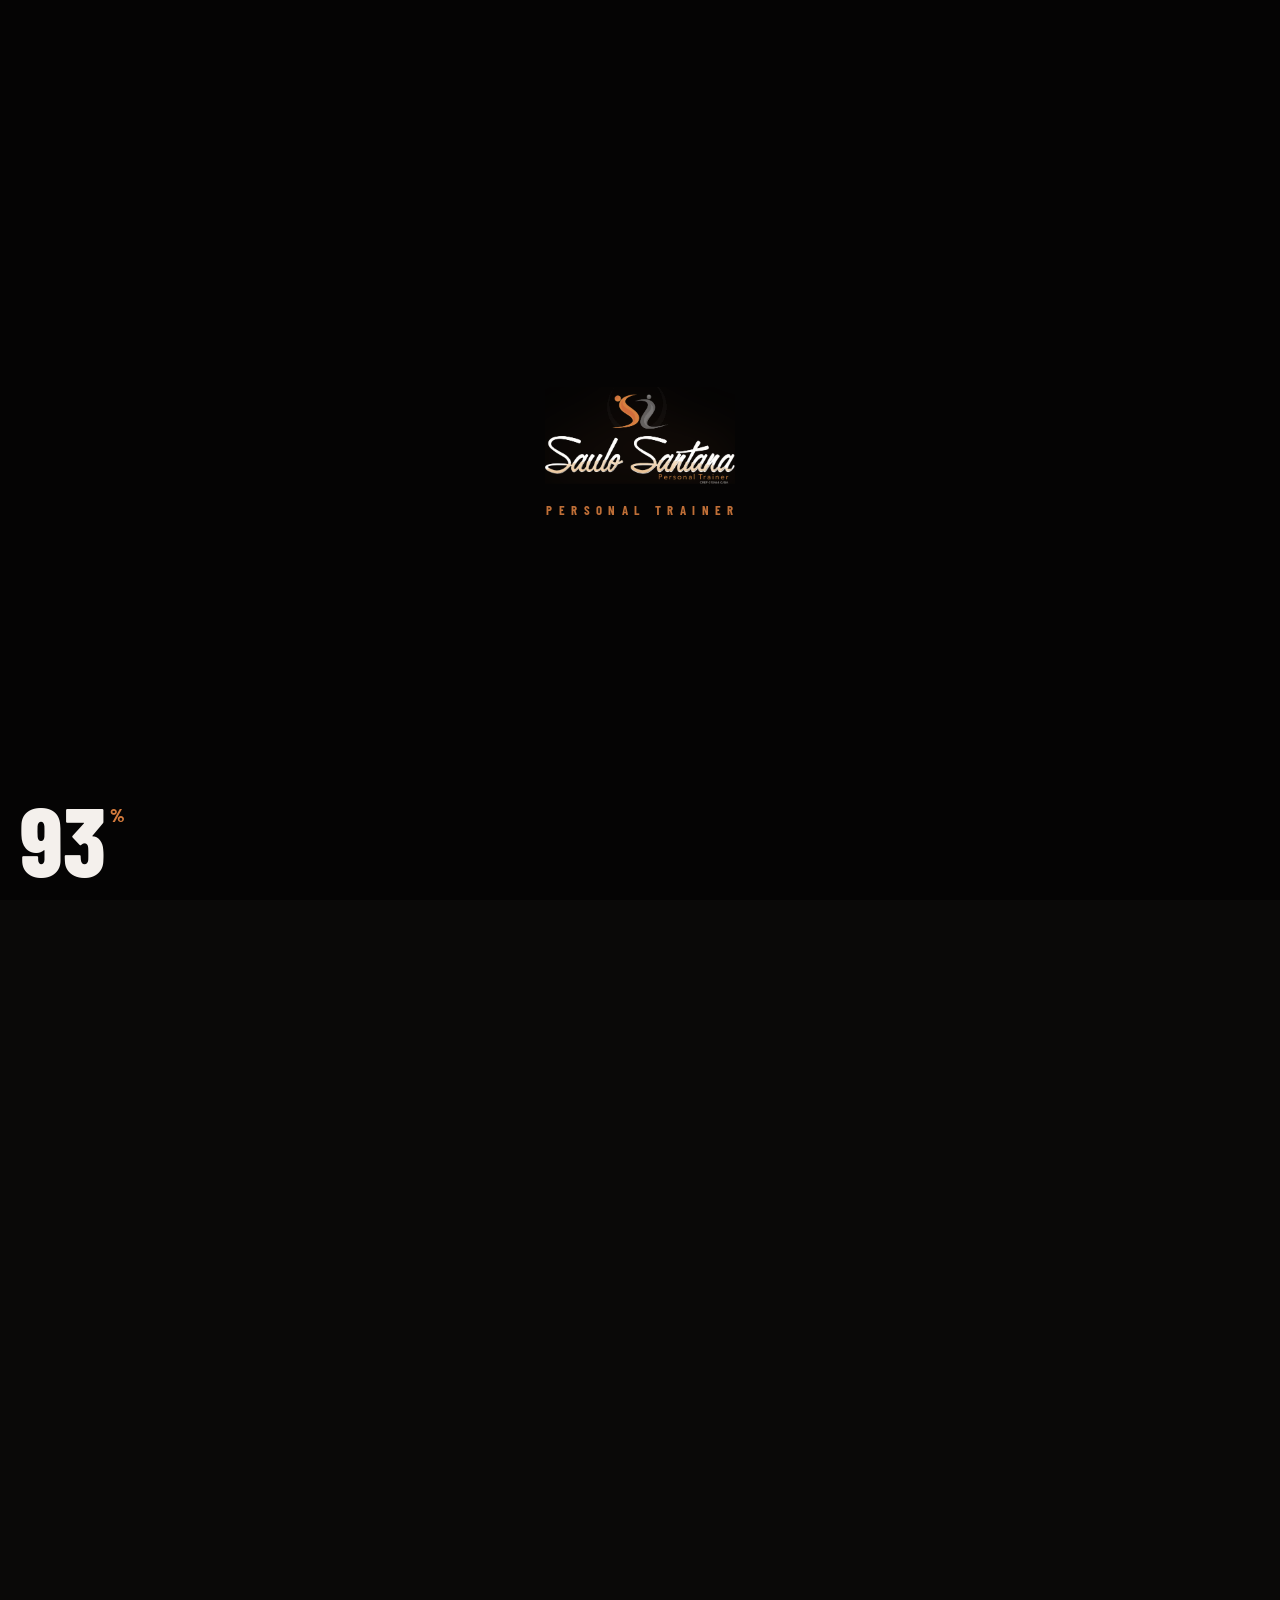
==== commit 05b6ee1f: "Nova foto no CTA final e 'mais de 15 anos' Co-Authored-By: Claude Sonnet 5.5 <noreply@anthropic.com>" ====
--- a/index.html
+++ b/index.html
@@ -118,10 +118,10 @@
     <div class="about__copy">
       <p class="eyebrow reveal">Sobre</p>
       <h2 class="reveal">Saulo <em>Santana</em></h2>
-      <p class="reveal">Profissional de Educação Física formado em 2014 pela UNIFTC de Vitória da Conquista (BA), com experiência na área há quase 15 anos.</p>
+      <p class="reveal">Profissional de Educação Física formado em 2014 pela UNIFTC de Vitória da Conquista (BA), com experiência na área há mais de 15 anos.</p>
       <p class="reveal">Especialista em Hipertrofia e Emagrecimento e pós-graduado em Bases Fisiológicas do Treinamento Personalizado e Nutrição Esportiva pelo Instituto Valorize, uma das mais respeitadas faculdades de pós-graduação do Brasil.</p>
       <ul class="ticks reveal">
-        <li>Quase 15 anos de experiência</li>
+        <li>Mais de 15 anos de experiência</li>
         <li>Especialista em hipertrofia e emagrecimento</li>
         <li>Consultoria online e personal presencial</li>
       </ul>
@@ -255,7 +255,7 @@
     </div>
     <div class="cta__photo">
       <div class="ring" aria-hidden="true"></div>
-      <img src="img/saulo-aponta.webp" alt="Saulo Santana apontando para você" width="684" height="1300" loading="lazy">
+      <img src="img/saulo-aponta.webp" alt="Saulo Santana apontando para você" width="663" height="973" loading="lazy">
     </div>
   </div>
 </section>
--- a/css/style.css
+++ b/css/style.css
@@ -134,7 +134,7 @@
 .about__frame{position:relative;width:min(380px,88%);aspect-ratio:4/5;border-radius:var(--r);overflow:hidden;background:radial-gradient(circle at 50% 35%,rgba(213,123,61,.4),#16100c 70%);border:1px solid rgba(213,123,61,.35);clip-path:inset(100% 0 0 0 round 20px);transition:clip-path 1.2s var(--ease)}
 .about__frame.in{clip-path:inset(0 0 0 0 round 20px)}
 .js .about__frame{}
-.about__frame img{position:absolute;left:50%;bottom:-4%;width:108%;max-width:none;transform:translateX(-50%) translateY(var(--ty,0px))}
+.about__frame img{position:absolute;left:50%;top:6%;width:96%;max-width:none;transform:translateX(-50%) translateY(var(--ty,0px))}
 .about__badge{position:absolute;right:2%;bottom:6%;z-index:3;background:var(--or);color:#140b04;font-family:var(--f-head);font-weight:800;font-size:1.15rem;line-height:1.1;letter-spacing:.08em;padding:14px 18px;border-radius:14px;transform:rotate(-4deg);box-shadow:0 14px 30px -10px rgba(0,0,0,.6)}
 .about__copy p{color:var(--mut);margin-bottom:14px}
 .ticks{margin:18px 0 26px}
@@ -204,7 +204,7 @@
 .cta__copy .btn{margin-top:20px}
 .cta__photo{position:relative;display:flex;justify-content:center}
 .cta__photo .ring{position:absolute;z-index:1;width:min(320px,80%);aspect-ratio:1;border-radius:50%;border:2px solid var(--or);bottom:8%;left:50%;transform:translateX(-50%);box-shadow:0 0 80px rgba(213,123,61,.25),inset 0 0 60px rgba(213,123,61,.12)}
-.cta__photo img{position:relative;z-index:2;width:min(290px,70%)}
+.cta__photo img{position:relative;z-index:2;width:min(340px,82%)}
 
 /* footer */
 .footer{background:#060505;border-top:1px solid var(--line);padding:40px 0 20px}
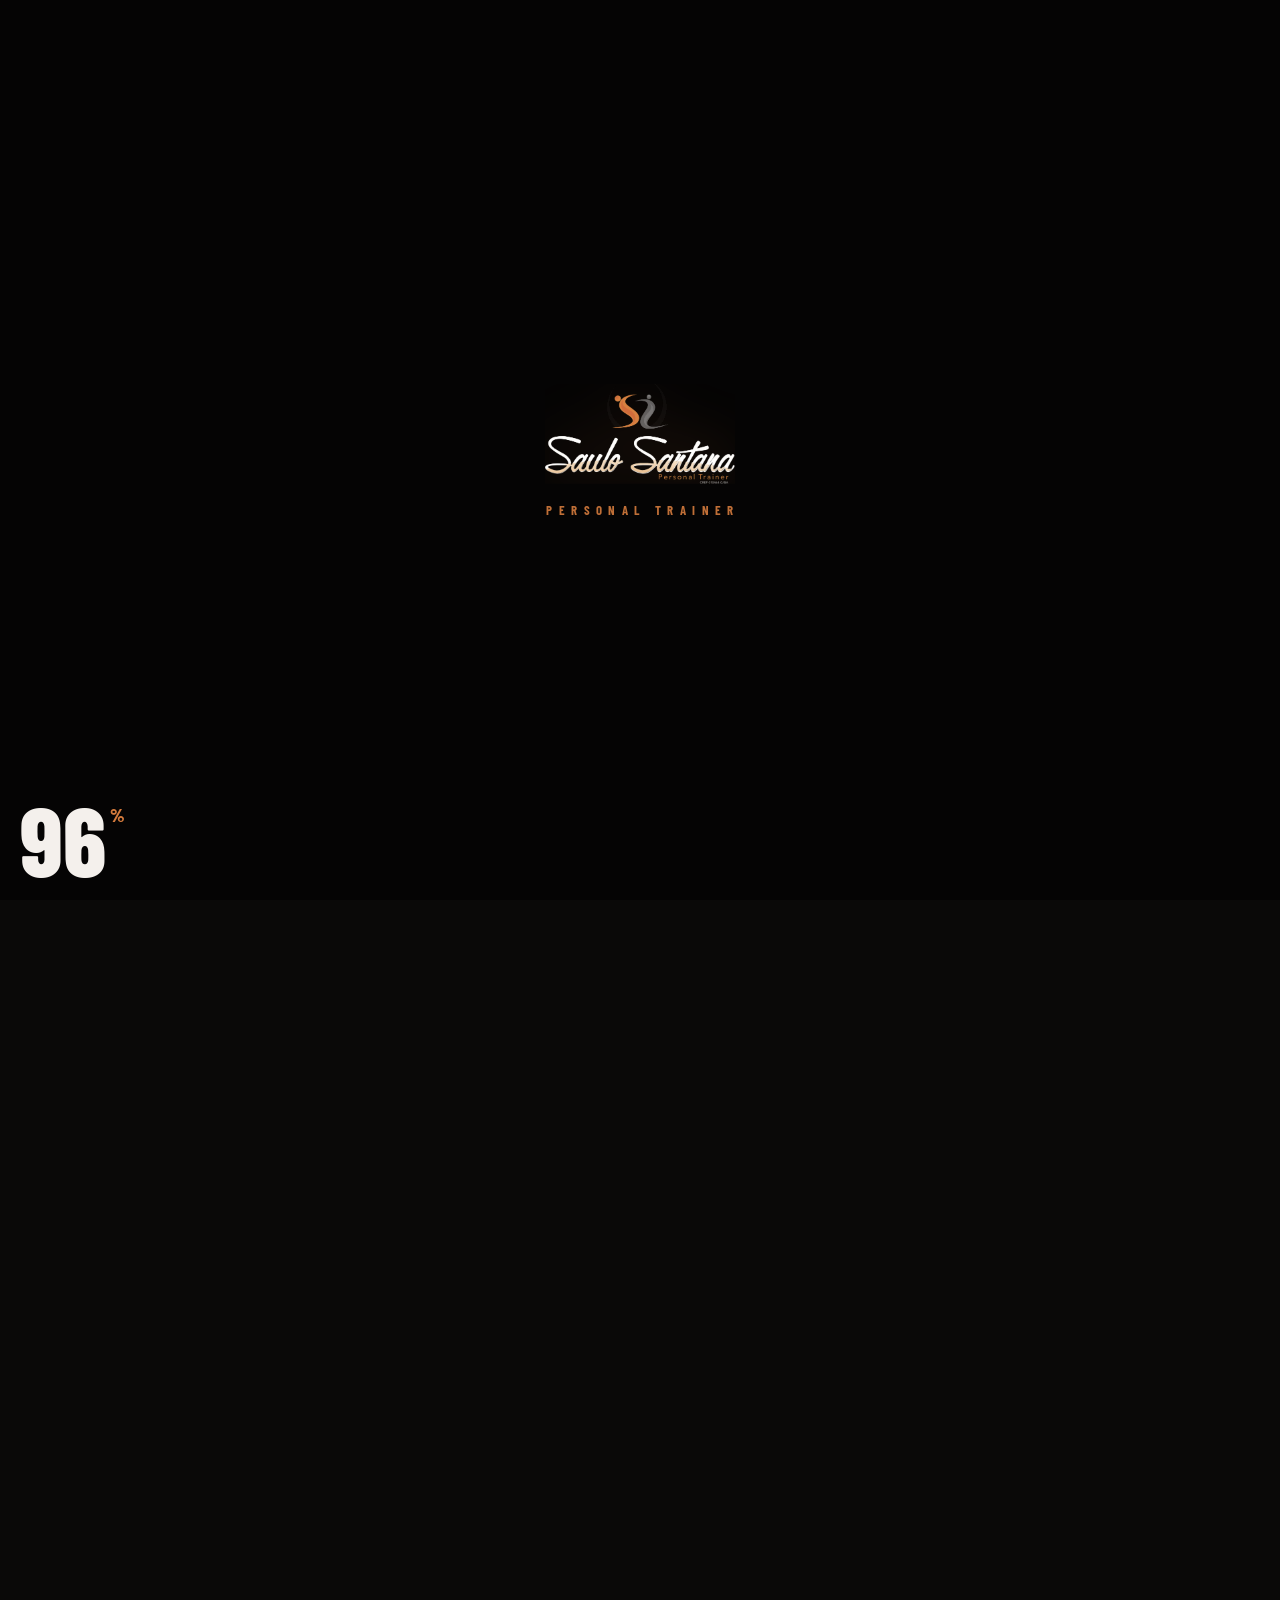
==== commit d30cc68c: "Adiciona favicon.ico (símbolo do Saulo) Co-Authored-By: Claude Sonnet 5.5 <noreply@anthropic.com> Cl" ====
--- a/index.html
+++ b/index.html
@@ -12,6 +12,7 @@
 <meta property="og:description" content="Hipertrofia e emagrecimento com acompanhamento de verdade. Consultoria online e personal presencial.">
 <meta property="og:image" content="https://saulo-santana-site.vercel.app/img/og.jpg">
 <meta name="twitter:card" content="summary_large_image">
+<link rel="icon" href="/favicon.ico" sizes="any">
 <link rel="icon" type="image/png" href="img/favicon.png">
 <link rel="apple-touch-icon" href="img/apple-touch-icon.png">
 <link rel="preconnect" href="https://fonts.googleapis.com">
